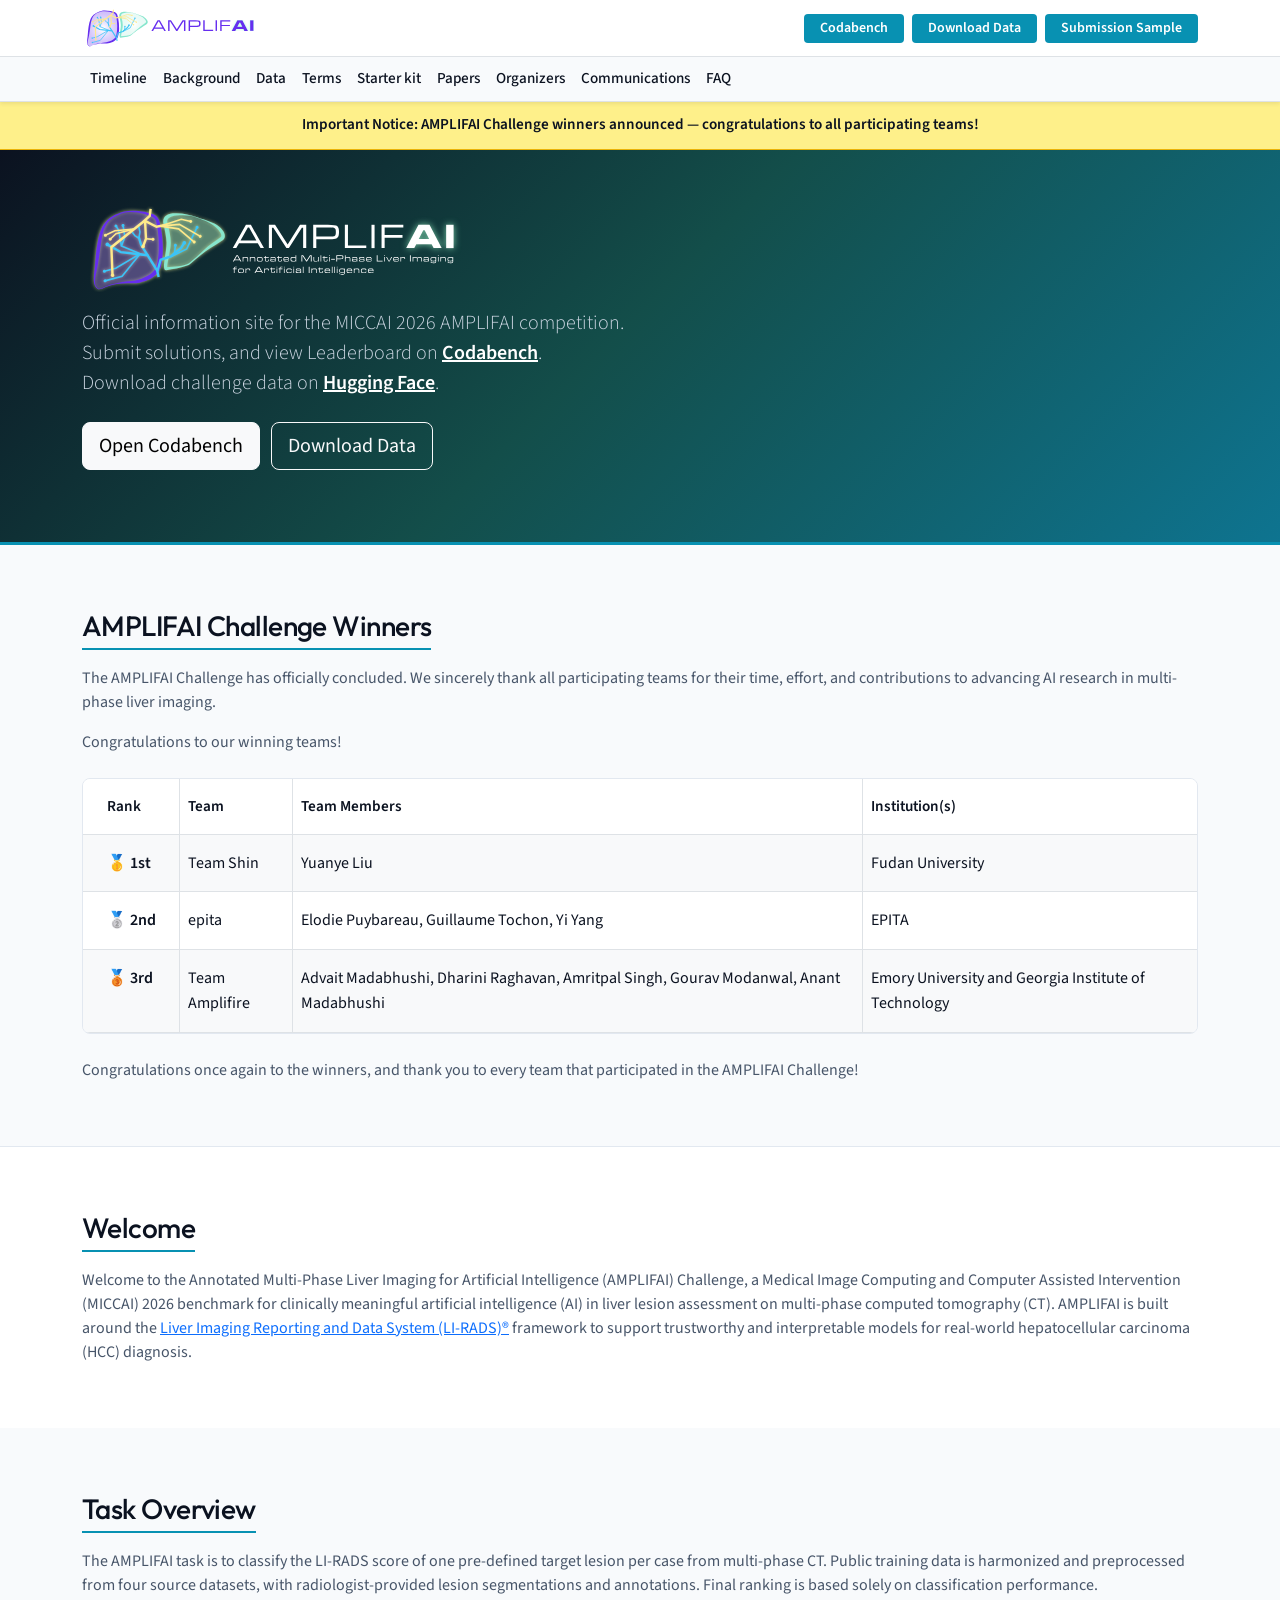
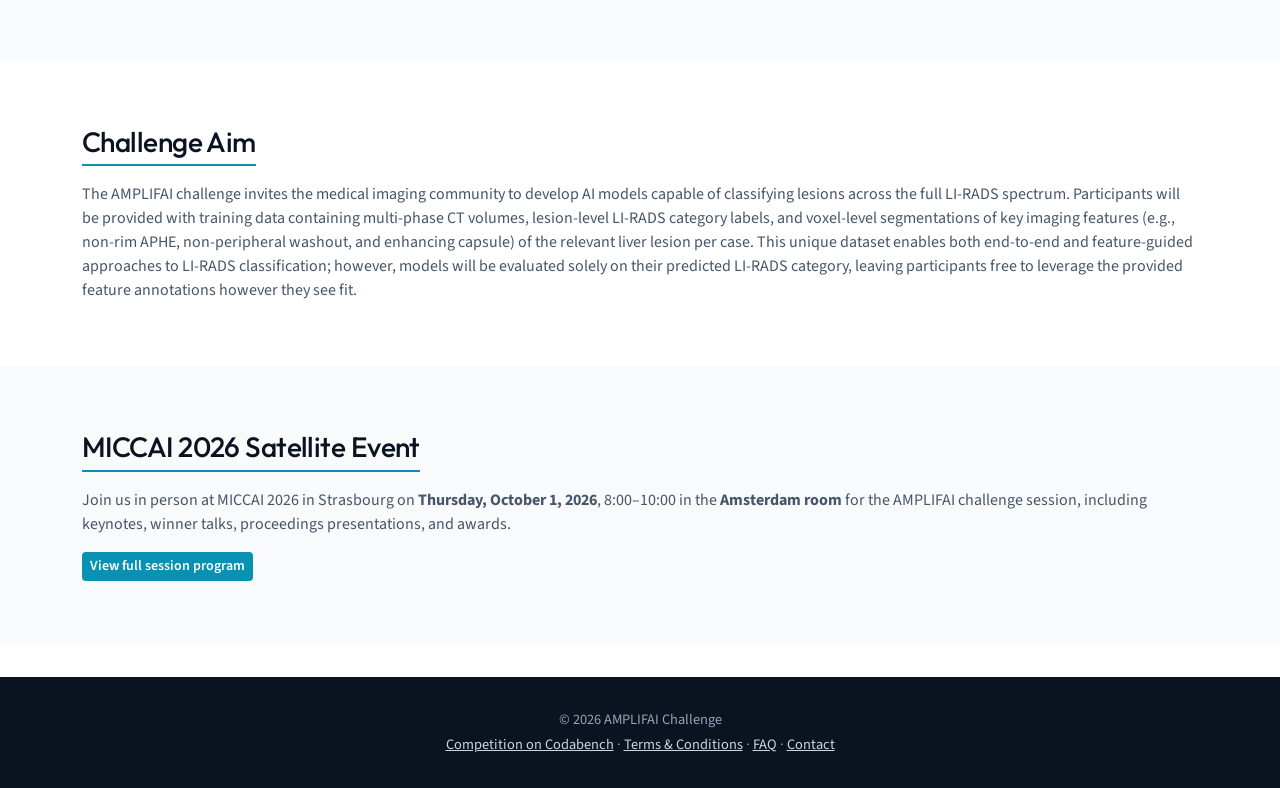
==== index.html @ 88a58318 "Winner announcement" ====
<!DOCTYPE html>
<html lang="en">
  <head>
    <meta charset="utf-8" />
    <meta name="viewport" content="width=device-width, initial-scale=1" />
    <meta
      name="description"
      content="AMPLIFAI (Medical Image Computing and Computer Assisted Intervention (MICCAI) 2026): classify liver lesions on multi-phase abdominal computed tomography (CT) using the Liver Imaging Reporting and Data System (LI-RADS) framework-benchmarking artificial intelligence (AI) for trustworthy hepatocellular carcinoma (HCC) diagnosis. Submissions on Codabench."
    />
    <title>AMPLIFAI Challenge</title>
    <link rel="icon" href="assets/img/favicon.svg" type="image/svg+xml" />
    <link rel="icon" href="assets/img/favicon.png" type="image/png" />
    <link rel="apple-touch-icon" href="assets/img/favicon.png" />

    <link rel="preconnect" href="https://fonts.googleapis.com" />
    <link rel="preconnect" href="https://fonts.gstatic.com" crossorigin />
    <link
      href="https://fonts.googleapis.com/css2?family=Outfit:wght@500;700&family=Source+Sans+3:wght@400;600&display=swap"
      rel="stylesheet"
    />
    <link
      href="https://cdn.jsdelivr.net/npm/bootstrap@5.3.3/dist/css/bootstrap.min.css"
      rel="stylesheet"
      integrity="sha384-QWTKZyjpPEjISv5WaRU9OFeRpok6YctnYmDr5pNlyT2bRjXh0JMhjY6hW+ALEwIH"
      crossorigin="anonymous"
    />
    <link href="assets/css/style.css" rel="stylesheet" />
  </head>
  <body>
    <header class="site-header fixed-top bg-white shadow-sm">
      <div class="site-header-top border-bottom">
        <div class="container site-header-top-inner">
          <a class="navbar-brand py-0" href="index.html" aria-label="AMPLIFAI - Home">
          <img
            src="assets/img/logo-mini-light.svg"
            alt=""
            width="200"
            height="56"
            class="navbar-brand-logo"
            decoding="async"
          />
        </a>
          <div class="site-header-actions d-none d-lg-flex flex-wrap gap-2">
            <a
              class="btn btn-amplifai btn-sm px-3"
              href="https://www.codabench.org/competitions/14290/"
              target="_blank"
              rel="noopener noreferrer"
              >Codabench</a
            >
            <a
              class="btn btn-amplifai btn-sm px-3"
              href="https://huggingface.co/datasets/UM-IHC-CA2i/AMPLIFAI"
              target="_blank"
              rel="noopener noreferrer"
              >Download Data</a
            >
            <a
              class="btn btn-amplifai btn-sm px-3"
              href="https://github.com/UM2ii/amplifai-codabench"
              target="_blank"
              rel="noopener noreferrer"
              >Submission Sample</a
            >
          </div>
          <button
            class="navbar-toggler site-header-toggler d-lg-none"
            type="button"
            data-bs-toggle="collapse"
            data-bs-target="#siteNavCollapse"
            aria-controls="siteNavCollapse"
            aria-expanded="false"
            aria-label="Toggle navigation"
          >
            <span class="navbar-toggler-icon"></span>
          </button>
        </div>
      </div>
      <nav class="site-header-nav navbar navbar-expand-lg navbar-light border-bottom">
        <div class="container">
          <div class="collapse navbar-collapse" id="siteNavCollapse">
            <ul class="navbar-nav site-header-nav-links me-auto mb-2 mb-lg-0">
            <li class="nav-item"><a class="nav-link" href="timeline.html">Timeline</a></li>
            <li class="nav-item"><a class="nav-link" href="background.html">Background</a></li>
            <li class="nav-item"><a class="nav-link" href="data.html">Data</a></li>
            <li class="nav-item"><a class="nav-link" href="rules.html">Terms</a></li>
            <li class="nav-item"><a class="nav-link" href="starter-kit.html">Starter kit</a></li>
            <li class="nav-item"><a class="nav-link" href="papers.html">Papers</a></li>
            <li class="nav-item"><a class="nav-link" href="organizers.html">Organizers</a></li>
            <li class="nav-item"><a class="nav-link" href="communications.html">Communications</a></li>
            <li class="nav-item"><a class="nav-link" href="faq.html">FAQ</a></li>
          </ul>
            <div class="site-header-actions site-header-actions--mobile d-lg-none pb-3 pt-1">
              <a
                class="btn btn-amplifai btn-sm px-3"
                href="https://www.codabench.org/competitions/14290/"
                target="_blank"
                rel="noopener noreferrer"
                >Codabench</a
              >
              <a
                class="btn btn-amplifai btn-sm px-3"
                href="https://huggingface.co/datasets/UM-IHC-CA2i/AMPLIFAI"
                target="_blank"
                rel="noopener noreferrer"
                >Download Data</a
              >
              <a
                class="btn btn-amplifai btn-sm px-3"
                href="https://github.com/UM2ii/amplifai-codabench"
                target="_blank"
                rel="noopener noreferrer"
                >Submission Sample</a
              >
            </div>
          </div>
        </div>
      </nav>
    </header>

    <div class="announcement-banner" role="status">
      <div class="container text-center">
        <a class="announcement-banner-link" href="communications.html#challenge-winners">
          Important Notice: AMPLIFAI Challenge winners announced — congratulations to all participating teams!
        </a>
      </div>
    </div>

    <header class="hero">
      <div class="container">
        
        <h1 class="mb-3">
          <img
            class="hero-brand-logo"
            src="assets/img/logo-full-dark.svg"
            alt="AMPLIFAI Challenge"
            width="427"
            height="313"
            decoding="async"
          />
        </h1>
        <p class="lead mb-4">
          Official information site for the MICCAI 2026
          AMPLIFAI competition. <br>
          Submit solutions, and view Leaderboard on
          <a
            class="text-white fw-semibold"
            href="https://www.codabench.org/competitions/14290/"
            target="_blank"
            rel="noopener noreferrer"
            >Codabench</a
          >. <br>
          Download challenge data on 
          <a
            class="text-white fw-semibold"
            href="https://huggingface.co/datasets/UM-IHC-CA2i/AMPLIFAI"
            target="_blank"
            rel="noopener noreferrer"
            >Hugging Face</a
          >.
        </p>
        <a
          class="btn btn-light btn-lg me-2 mb-2"
          href="https://www.codabench.org/competitions/14290/"
          target="_blank"
          rel="noopener noreferrer"
          >Open Codabench</a
        >
        <a
          class="btn btn-outline-light btn-lg mb-2"
          href="https://huggingface.co/datasets/UM-IHC-CA2i/AMPLIFAI"
          target="_blank"
          rel="noopener noreferrer"
          >Download Data</a
        >
      </div>
    </header>

    <section class="section-block winners-section" id="winners">
      <div class="container">
        <h2 class="section-title anchor-offset">AMPLIFAI Challenge Winners</h2>
        <p class="text-muted-amplifai">
          The AMPLIFAI Challenge has officially concluded. We sincerely thank all participating teams for their time,
          effort, and contributions to advancing AI research in multi-phase liver imaging.
        </p>
        <p class="text-muted-amplifai mb-4">Congratulations to our winning teams!</p>

        <div class="table-responsive card card-amplifai p-0 overflow-hidden mb-4">
          <table class="table table-winners mb-0">
            <thead>
              <tr>
                <th class="ps-4 py-3 bg-white border-end" scope="col">Rank</th>
                <th class="py-3 bg-white border-end" scope="col">Team</th>
                <th class="py-3 bg-white border-end" scope="col">Team Members</th>
                <th class="py-3 bg-white" scope="col">Institution(s)</th>
              </tr>
            </thead>
            <tbody>
              <tr>
                <th class="ps-4 py-3 bg-light border-end" scope="row">🥇 1st</th>
                <td class="py-3 bg-light border-end">Team Shin</td>
                <td class="py-3 bg-light border-end">Yuanye Liu</td>
                <td class="py-3 bg-light">Fudan University</td>
              </tr>
              <tr>
                <th class="ps-4 py-3 bg-white border-end" scope="row">🥈 2nd</th>
                <td class="py-3 bg-white border-end">epita</td>
                <td class="py-3 bg-white border-end">Elodie Puybareau, Guillaume Tochon, Yi Yang</td>
                <td class="py-3 bg-white">EPITA</td>
              </tr>
              <tr>
                <th class="ps-4 py-3 bg-light border-end" scope="row">🥉 3rd</th>
                <td class="py-3 bg-light border-end">Team Amplifire</td>
                <td class="py-3 bg-light border-end">
                  Advait Madabhushi, Dharini Raghavan, Amritpal Singh, Gourav Modanwal, Anant Madabhushi
                </td>
                <td class="py-3 bg-light">Emory University and Georgia Institute of Technology</td>
              </tr>
            </tbody>
          </table>
        </div>

        <p class="text-muted-amplifai mb-0">
          Congratulations once again to the winners, and thank you to every team that participated in the AMPLIFAI
          Challenge!
        </p>
      </div>
    </section>

    <section class="section-block" id="overview">
      <div class="container">
        <h2 class="section-title anchor-offset">Welcome</h2>
        <p class="text-muted-amplifai mb-0">
          Welcome to the Annotated Multi-Phase Liver Imaging for Artificial Intelligence (AMPLIFAI) Challenge, a Medical
          Image Computing and Computer Assisted Intervention (MICCAI) 2026 benchmark for clinically meaningful artificial
          intelligence (AI) in liver lesion assessment on multi-phase computed tomography (CT). AMPLIFAI is built around
          the
          <a
            href="https://edge.sitecorecloud.io/americancoldf5f-acrorgf92a-productioncb02-3650/media/ACR/Files/RADS/LI-RADS/LI-RADS-CT-MRI-2018-Core.pdf"
            target="_blank"
            rel="noopener noreferrer"
            >Liver Imaging Reporting and Data System (LI-RADS)&reg;</a
          >
          framework to support trustworthy and interpretable models for real-world hepatocellular carcinoma (HCC)
          diagnosis.
        </p>
      </div>
    </section>

    <section class="section-block" id="task-overview">
      <div class="container">
        <h2 class="section-title anchor-offset">Task Overview</h2>
        <p class="text-muted-amplifai mb-0">
          The AMPLIFAI task is to classify the LI-RADS score of one pre-defined target lesion per case from multi-phase
          CT.
          Public training data is harmonized and preprocessed from four source datasets, with radiologist-provided lesion
          segmentations and annotations. Final ranking is based solely on classification performance.
        </p>
      </div>
    </section>

    <section class="section-block" id="challenge-aim">
      <div class="container">
        <h2 class="section-title anchor-offset">Challenge Aim</h2>
        <p class="text-muted-amplifai mb-0">
          The AMPLIFAI challenge invites the medical imaging community to develop AI models capable of classifying 
          lesions across the full LI-RADS spectrum. Participants will be provided with training data containing
          multi-phase CT volumes, lesion-level LI-RADS category labels, and voxel-level segmentations of key imaging
          features (e.g., non-rim APHE, non-peripheral washout, and enhancing capsule) of the relevant liver lesion per
          case. This unique dataset enables both end-to-end and feature-guided approaches to LI-RADS classification;
          however, models will be evaluated solely on their predicted LI-RADS category, leaving participants free to
          leverage the provided feature annotations however they see fit.
        </p>
      </div>
    </section>

    <section class="section-block" id="satellite-event">
      <div class="container">
        <h2 class="section-title anchor-offset">MICCAI 2026 Satellite Event</h2>
        <p class="text-muted-amplifai mb-3">
          Join us in person at MICCAI 2026 in Strasbourg on <strong>Thursday, October 1, 2026</strong>,
          8:00&ndash;10:00 in the <strong>Amsterdam room</strong> for the AMPLIFAI challenge session, including
          keynotes, winner talks, proceedings presentations, and awards.
        </p>
        <p class="mb-0">
          <a class="btn btn-amplifai btn-sm" href="timeline.html#satellite-event">View full session program</a>
        </p>
      </div>
    </section>

    <!-- <section class="section-block" id="what-is-hcc">
      <div class="container">
        <h2 class="section-title anchor-offset">What is Hepatocellular Carcinoma (HCC)?</h2>
        <p class="text-muted-amplifai mb-0">
          Hepatocellular carcinoma is the most common primary liver cancer and a leading cause of cancer-related mortality
          worldwide. It arises predominantly in patients with chronic liver disease or cirrhosis, a population that
          undergoes routine surveillance imaging, making CT a natural screening tool. Crucially, HCC is one of the few
          malignancies where diagnosis can be established entirely from imaging - no biopsy required. This is codified in
          the
          <a
            href="https://edge.sitecorecloud.io/americancoldf5f-acrorgf92a-productioncb02-3650/media/ACR/Files/RADS/LI-RADS/LI-RADS-CT-MRI-2018-Core.pdf"
            target="_blank"
            rel="noopener noreferrer"
            >LI-RADS&reg;</a
          >
          (Liver Imaging Reporting and Data System) framework, which assigns lesions a category from LR-1
          (“definitely benign”) to LR-5 (“definitely HCC”) based on morphology and dynamic contrast enhancement patterns
          across multiple CT phases. An LR-5 designation alone is sufficient for clinical diagnosis and treatment
          planning.
        </p>
      </div>
    </section> -->


    <footer class="site-footer">
      <div class="container text-center">
        <p class="mb-1"><span id="y"></span> AMPLIFAI Challenge</p>
        <p class="mb-0">
          <a href="https://www.codabench.org/competitions/14290/" target="_blank" rel="noopener noreferrer"
            >Competition on Codabench</a
          >
          ·
          <a href="rules.html">Terms &amp; Conditions</a>
          ·
          <a href="faq.html">FAQ</a>
          ·
          <a href="mailto:amplifai@som.umaryland.edu">Contact</a>
        </p>
      </div>
    </footer>

    <script
      src="https://cdn.jsdelivr.net/npm/bootstrap@5.3.3/dist/js/bootstrap.bundle.min.js"
      integrity="sha384-YvpcrYf0tY3lHB60NNkmXc5s9fDVZLESaAA55NDzOxhy9GkcIdslK1eN7N6jIeHz"
      crossorigin="anonymous"
    ></script>
    <script>
      document.getElementById("y").textContent = "© " + new Date().getFullYear();
    </script>
  </body>
</html>
---- assets/css/style.css ----
/* AMPLIFAI challenge site - layout & theme */
:root {
  --amplifai-ink: #0b1220;
  --amplifai-muted: #475569;
  --amplifai-accent: #0891b2;
  --amplifai-accent-deep: #0e7490;
  --amplifai-surface: #f8fafc;
  --amplifai-border: #e2e8f0;
  --amplifai-hero-gradient: linear-gradient(135deg, #0b1220 0%, #134e4a 48%, #0e7490 100%);
  --amplifai-navbar-top-height: 3.5rem;
  --amplifai-navbar-nav-height: 2.625rem;
  --amplifai-navbar-height: calc(var(--amplifai-navbar-top-height) + var(--amplifai-navbar-nav-height));
  --amplifai-banner-height: 3.25rem;
}

@media (max-width: 991.98px) {
  :root {
    --amplifai-navbar-height: var(--amplifai-navbar-top-height);
  }
}

html {
  scroll-behavior: smooth;
}

body {
  font-family: "Source Sans 3", system-ui, -apple-system, "Segoe UI", Roboto, sans-serif;
  color: var(--amplifai-ink);
  background: #fff;
  padding-top: calc(var(--amplifai-navbar-height) + var(--amplifai-banner-height));
}

h1,
h2,
h3,
.display-font {
  font-family: "Outfit", system-ui, sans-serif;
  letter-spacing: -0.02em;
}

.text-muted-amplifai {
  color: var(--amplifai-muted) !important;
}

.navbar-brand {
  font-family: "Outfit", system-ui, sans-serif;
  font-weight: 700;
  letter-spacing: -0.03em;
  color: var(--amplifai-ink) !important;
}

.navbar-brand-logo {
  height: 2.15rem;
  width: auto;
  display: block;
}

.site-header {
  z-index: 1030;
}

.site-header-top-inner {
  display: flex;
  align-items: center;
  justify-content: space-between;
  gap: 1rem;
  min-height: var(--amplifai-navbar-top-height);
  padding-top: 0.35rem;
  padding-bottom: 0.35rem;
}

.site-header-nav {
  padding: 0;
  background: var(--amplifai-surface);
}

.site-header-nav-links {
  flex-wrap: wrap;
}

@media (min-width: 992px) {
  .site-header-nav .navbar-collapse {
    display: flex !important;
  }

  .site-header-nav-links .nav-link {
    padding-top: 0.65rem;
    padding-bottom: 0.65rem;
    font-size: 0.95rem;
  }
}

@media (max-width: 991.98px) {
  .site-header-nav {
    border-bottom: none !important;
  }

  .site-header-nav .container {
    padding-left: 0;
    padding-right: 0;
  }

  .site-header-nav .navbar-collapse {
    background: #fff;
    border-bottom: 1px solid var(--amplifai-border);
    padding-left: 1rem;
    padding-right: 1rem;
  }
}

@media (min-width: 992px) {
  .navbar-brand-logo {
    height: 2.4rem;
  }
}

.hero-brand-logo {
  max-width: min(100%, 24rem);
  height: auto;
  display: block;
}

.nav-link {
  font-weight: 500;
  color: var(--amplifai-ink) !important;
}

.nav-link:hover,
.nav-link:focus {
  color: var(--amplifai-accent-deep) !important;
}

.btn-amplifai {
  background: var(--amplifai-accent);
  border: none;
  color: #fff !important;
  font-weight: 600;
}

.btn-amplifai:hover {
  background: var(--amplifai-accent-deep);
  color: #fff !important;
}

.hero {
  background: var(--amplifai-hero-gradient);
  color: #e2e8f0;
  padding: 3.5rem 0 4rem;
  margin-bottom: 0;
}

.hero h1 {
  color: #fff;
  font-size: clamp(2rem, 4vw, 2.85rem);
}

.hero .lead {
  color: #cbd5e1;
  max-width: 40rem;
}

.section-title {
  font-size: 1.75rem;
  margin-bottom: 1rem;
  padding-bottom: 0.35rem;
  border-bottom: 2px solid var(--amplifai-accent);
  display: inline-block;
}

.section-block {
  padding: 3.5rem 1.5rem;
}

@media (min-width: 768px) {
  .section-block {
    padding: 3.5rem 2rem;
  }
}

@media (min-width: 1200px) {
  .section-block {
    padding: 4rem 2.5rem;
  }
}

.section-block:nth-child(even) {
  background: var(--amplifai-surface);
}

.card-amplifai {
  border: 1px solid var(--amplifai-border);
  border-radius: 0.5rem;
  background: #fff;
}

footer.site-footer {
  background: var(--amplifai-ink);
  color: #94a3b8;
  padding: 2rem 0;
  margin-top: 2rem;
  font-size: 0.9rem;
  text-align: center !important;
}

footer.site-footer .container {
  text-align: center !important;
}

footer.site-footer p {
  text-align: center !important;
}

footer.site-footer a {
  color: #cbd5e1;
}

footer.site-footer a:hover {
  color: #fff;
}

.anchor-offset {
  scroll-margin-top: calc(var(--amplifai-navbar-height) + var(--amplifai-banner-height) + 0.5rem);
}

.announcement-banner {
  position: fixed;
  top: var(--amplifai-navbar-height);
  left: 0;
  right: 0;
  z-index: 1029;
  min-height: var(--amplifai-banner-height);
  display: flex;
  align-items: center;
  background: #fef08a;
  border-bottom: 1px solid #eab308;
  padding: 0.4rem 0;
}

.announcement-banner-link {
  display: inline-block;
  color: var(--amplifai-ink);
  font-weight: 600;
  font-size: 0.95rem;
  line-height: 1.35;
  text-decoration: none;
}

@media (max-width: 575.98px) {
  .announcement-banner-link {
    font-size: 0.85rem;
  }
}

.announcement-banner-link:hover,
.announcement-banner-link:focus {
  color: var(--amplifai-accent-deep);
  text-decoration: underline;
}

.communications-intro {
  max-width: 42rem;
}

.faq-intro {
  max-width: 42rem;
}

.faq-section-heading {
  font-family: "Outfit", system-ui, sans-serif;
  font-size: 1.25rem;
  font-weight: 700;
  color: var(--amplifai-ink);
  margin: 0 0 1rem;
}

.faq-list {
  max-width: 46rem;
}

.faq-contact-card {
  max-width: 46rem;
  overflow: hidden;
}

.faq-contact-card-body {
  padding: 1.5rem;
}

.faq-page .communication-body {
  padding: 1.25rem 1.5rem 1.5rem;
}

.faq-contact-heading {
  font-size: 1.35rem;
}

.faq-contact-email {
  font-family: "Outfit", system-ui, sans-serif;
  font-size: 1.1rem;
  font-weight: 600;
}

.faq-figure {
  max-width: 46rem;
  margin: 1.25rem 0 0;
}

.faq-figure img {
  width: 100%;
  height: auto;
  border: 1px solid var(--amplifai-border);
  border-radius: 0.5rem;
}

.faq-figure figcaption {
  margin-top: 0.65rem;
  font-size: 0.9rem;
  color: var(--amplifai-muted);
}

.faq-steps {
  margin: 1.25rem 0 0;
  padding-left: 1.25rem;
}

.faq-steps > li {
  margin-bottom: 1.75rem;
}

.faq-steps > li:last-child {
  margin-bottom: 0;
}

.faq-steps > li > p {
  margin-bottom: 0.75rem;
}

.faq-steps > li .faq-figure {
  margin-top: 0;
}

.communications-list {
  border: 1px solid var(--amplifai-border);
  border-radius: 0.5rem;
  overflow: hidden;
  background: #fff;
}

.communication-item + .communication-item {
  border-top: 1px solid var(--amplifai-border);
}

.communication-toggle {
  display: flex;
  align-items: center;
  gap: 1rem;
  width: 100%;
  margin: 0;
  padding: 1rem 1.25rem;
  border: none;
  background: var(--amplifai-surface);
  color: var(--amplifai-ink);
  text-align: left;
  box-shadow: none;
  cursor: pointer;
  transition: background-color 0.15s ease, color 0.15s ease;
}

.communication-toggle:not(.collapsed) {
  background: #fff;
  box-shadow: inset 0 -1px 0 var(--amplifai-border);
}

.communication-toggle:hover,
.communication-toggle:focus {
  background: #fff;
  color: var(--amplifai-accent-deep);
  box-shadow: none;
}

.communication-toggle:focus-visible {
  outline: 2px solid var(--amplifai-accent);
  outline-offset: -2px;
}

.communication-meta {
  display: grid;
  grid-template-columns: minmax(7rem, 9rem) 1fr;
  gap: 1rem 1.5rem;
  align-items: baseline;
  flex: 1;
  min-width: 0;
}

.communication-meta.faq-question-meta {
  display: block;
  flex: 1;
  min-width: 0;
}

.communication-meta.faq-question-meta .communication-subject {
  display: block;
  line-height: 1.5;
  white-space: normal;
}

.communication-chevron {
  flex-shrink: 0;
  display: inline-flex;
  align-items: center;
  justify-content: center;
  width: 1.75rem;
  height: 1.75rem;
  border-radius: 999px;
  background: rgba(11, 18, 32, 0.06);
  color: var(--amplifai-muted);
  transition: transform 0.2s ease, background-color 0.2s ease, color 0.2s ease;
}

.communication-toggle:not(.collapsed) .communication-chevron {
  transform: rotate(180deg);
  color: var(--amplifai-accent-deep);
  background: rgba(8, 145, 178, 0.12);
}

.communication-toggle:hover .communication-chevron,
.communication-toggle:focus .communication-chevron {
  color: var(--amplifai-accent-deep);
  background: rgba(8, 145, 178, 0.12);
}

@media (max-width: 575.98px) {
  .communication-meta {
    grid-template-columns: 1fr;
    gap: 0.25rem;
  }
}

.communication-date {
  font-size: 0.9rem;
  font-weight: 600;
  color: var(--amplifai-muted);
  white-space: nowrap;
}

.communication-subject {
  font-family: "Outfit", system-ui, sans-serif;
  font-weight: 600;
  font-size: 1rem;
}

.communication-body {
  padding: 1.25rem 1.25rem 1.5rem;
  color: var(--amplifai-muted);
  line-height: 1.65;
}

.communication-body p:last-of-type {
  margin-bottom: 0;
}

.communication-body ul {
  margin-bottom: 1rem;
  padding-left: 1.25rem;
}

.communication-body ol {
  margin-bottom: 1rem;
  padding-left: 1.35rem;
}

.communication-body li {
  margin-bottom: 0.35rem;
}

.communication-signature {
  margin-top: 1.25rem;
  font-weight: 600;
  color: var(--amplifai-ink);
}

.table-timeline th {
  font-weight: 600;
  width: 11rem;
}

.winners-section {
  background: linear-gradient(180deg, #ecfeff 0%, #f8fafc 100%);
  border-top: 3px solid var(--amplifai-accent);
  border-bottom: 1px solid var(--amplifai-border);
}

.table-winners th,
.table-winners td {
  vertical-align: top;
  color: var(--amplifai-ink);
}

.table-winners thead th {
  font-weight: 600;
  font-size: 0.95rem;
}

.table-winners tbody th[scope="row"] {
  font-weight: 600;
  white-space: nowrap;
  width: 6rem;
}

.table-winners tbody td {
  line-height: 1.55;
}

.rules-prose {
  max-width: 46rem;
}

.rules-prose h2 {
  font-size: 1.25rem;
  margin-top: 2.25rem;
  margin-bottom: 0.75rem;
  padding-bottom: 0.25rem;
  border-bottom: 1px solid var(--amplifai-border);
}

.rules-prose h2:first-of-type {
  margin-top: 0.5rem;
}

.rules-prose p,
.rules-prose li {
  color: var(--amplifai-muted);
  line-height: 1.6;
}

.rules-prose ul {
  margin-bottom: 1rem;
}

.background-categories-table {
  font-size: 0.9rem;
}

.background-categories-table th {
  white-space: nowrap;
}

.lirads-figure {
  max-width: 56rem;
}

.lirads-figure img {
  width: 100%;
  height: auto;
}

.rules-prose .rules-meta {
  font-size: 0.9rem;
  margin-top: 2.5rem;
  padding-top: 1rem;
  border-top: 1px solid var(--amplifai-border);
  color: var(--amplifai-muted);
}

.papers-intro {
  max-width: 42rem;
}

.papers-notice {
  max-width: 46rem;
  margin-bottom: 2.5rem;
  padding: 1.15rem 1.35rem;
  border: 2px solid #eab308;
  border-radius: 0.5rem;
  background: #fefce8;
  color: var(--amplifai-ink);
  line-height: 1.65;
}

.papers-section {
  max-width: 46rem;
  margin-bottom: 2.5rem;
  overflow: hidden;
}

.papers-section--required {
  border-left: 4px solid #dc2626;
}

.papers-section--optional {
  border-left: 4px solid var(--amplifai-accent);
}

.papers-section-header {
  display: flex;
  flex-wrap: wrap;
  align-items: center;
  gap: 0.75rem 1rem;
  padding: 1.25rem 1.5rem;
  background: var(--amplifai-surface);
  border-bottom: 1px solid var(--amplifai-border);
}

.papers-section--required .papers-section-header {
  background: #fef2f2;
}

.papers-section--optional .papers-section-header {
  background: #ecfeff;
}

.papers-badge {
  display: inline-block;
  padding: 0.2rem 0.65rem;
  border-radius: 999px;
  font-size: 0.75rem;
  font-weight: 700;
  letter-spacing: 0.04em;
  text-transform: uppercase;
  white-space: nowrap;
}

.papers-badge--required {
  background: #dc2626;
  color: #fff;
}

.papers-badge--optional {
  background: var(--amplifai-accent);
  color: #fff;
}

.papers-section-body {
  padding: 1.5rem;
}

.papers-section-body.rules-prose h3 {
  font-size: 1.1rem;
  margin-top: 2rem;
  margin-bottom: 0.75rem;
  padding-bottom: 0.25rem;
  border-bottom: 1px solid var(--amplifai-border);
}

.papers-section-body.rules-prose h3:first-of-type {
  margin-top: 0.25rem;
}

.papers-section-body.rules-prose ol {
  margin-bottom: 1rem;
  padding-left: 1.35rem;
  color: var(--amplifai-muted);
}

.papers-section-body.rules-prose ol > li {
  margin-bottom: 0.75rem;
}

.papers-deadline {
  margin-top: 1.5rem;
  padding-top: 1rem;
  border-top: 1px solid var(--amplifai-border);
}

.papers-placeholder {
  font-style: italic;
  color: var(--amplifai-muted);
}

.papers-downloads {
  margin-bottom: 0;
  padding-left: 0;
  list-style: none;
}

.papers-downloads li {
  margin-bottom: 0.65rem;
  padding-left: 1.35rem;
  position: relative;
}

.papers-downloads li::before {
  content: "";
  position: absolute;
  left: 0;
  top: 0.55rem;
  width: 0.45rem;
  height: 0.45rem;
  border-radius: 999px;
  background: var(--amplifai-accent);
}

.papers-downloads a {
  font-weight: 600;
}

.papers-bibtex {
  max-width: 100%;
  margin-bottom: 1.5rem;
  padding: 1rem 1.15rem;
  overflow-x: auto;
  border: 1px solid var(--amplifai-border);
  border-radius: 0.5rem;
  background: var(--amplifai-surface);
  font-size: 0.82rem;
  line-height: 1.55;
  color: var(--amplifai-ink);
}

.papers-bibtex code {
  font-family: ui-monospace, SFMono-Regular, Menlo, Monaco, Consolas, "Liberation Mono", "Courier New", monospace;
  white-space: pre;
}

.organizers-page-title {
  margin-bottom: 1rem;
}

.organizers-intro {
  margin-bottom: 0;
  max-width: none;
  line-height: 1.65;
}

.organizers-miccai-banner {
  margin-top: 2rem;
}

.organizers-committee-heading {
  font-size: clamp(1.75rem, 3vw, 2.25rem);
  font-weight: 700;
  color: var(--amplifai-ink);
  margin: 3.5rem 0 2.25rem;
  padding-bottom: 1rem;
  letter-spacing: -0.03em;
  border-bottom: 3px solid var(--amplifai-accent);
}

.organizers-group + .organizers-group {
  margin-top: 5rem;
  padding-top: 0.25rem;
}

.organizers-section-heading {
  font-size: 1.15rem;
  font-weight: 600;
  color: var(--amplifai-accent-deep);
  margin: 0;
  padding-bottom: 0.65rem;
  border-bottom: 2px solid var(--amplifai-border);
}

.organizers-institutes-heading {
  font-size: 1.35rem;
  font-weight: 700;
  color: var(--amplifai-ink);
  margin: 4rem 0 1.75rem;
  padding-bottom: 0.65rem;
  border-bottom: 3px solid var(--amplifai-accent);
}

.organizers-funding-list {
  padding-left: 2rem;
  list-style-position: outside;
  max-width: none;
}

.organizers-funding-list li {
  display: list-item;
  padding-left: 0.35rem;
  line-height: 1.65;
}

.organizers-funding-list li + li {
  margin-top: 1rem;
}

.organizers-grid {
  display: grid;
  grid-template-columns: repeat(2, minmax(0, 1fr));
  gap: 1.75rem 1.5rem;
  margin-top: 1.75rem;
}

@media (min-width: 768px) {
  .organizers-grid {
    grid-template-columns: repeat(3, minmax(0, 1fr));
  }
}

@media (min-width: 1200px) {
  .organizers-grid {
    grid-template-columns: repeat(5, minmax(0, 1fr));
  }
}

.organizer-card {
  text-align: center;
}

.organizer-card figure {
  margin: 0;
  border-radius: 0.5rem;
  overflow: hidden;
  border: 1px solid var(--amplifai-border);
  background: var(--amplifai-surface);
  aspect-ratio: 1;
  padding: 0.375rem;
}

.organizer-card img {
  width: 100%;
  height: 100%;
  object-fit: cover;
  display: block;
  border-radius: 0.35rem;
}

.organizer-card .organizer-name {
  font-family: "Outfit", system-ui, sans-serif;
  font-weight: 600;
  font-size: 0.95rem;
  margin: 0.65rem 0 0;
  color: var(--amplifai-ink);
  line-height: 1.25;
}

.organizer-card .organizer-title {
  font-size: 0.85rem;
  font-weight: 600;
  color: var(--amplifai-ink);
  margin: 0.35rem 0 0;
  line-height: 1.35;
}

.organizer-card .organizer-affiliation {
  font-size: 0.8rem;
  font-weight: 400;
  color: var(--amplifai-muted);
  margin: 0.35rem 0 0;
  line-height: 1.35;
}

.organizing-institutes-grid {
  display: grid;
  grid-template-columns: repeat(auto-fit, minmax(15rem, 1fr));
  gap: 1.25rem;
  align-items: stretch;
}

.organizing-institute-card {
  display: flex;
  flex-direction: column;
  align-items: center;
  justify-content: center;
  padding: 1.25rem 1rem;
  border: 1px solid var(--amplifai-border);
  border-radius: 0.5rem;
  background: #fff;
  text-align: center;
}

.organizing-institute-img {
  display: block;
  margin: 0 auto;
  max-width: 100%;
  height: auto;
  max-height: 4.25rem;
  width: auto;
  object-fit: contain;
}

.organizing-institute-img--svg {
  max-height: 3.5rem;
}

@media print {
  .announcement-banner {
    display: none !important;
  }

  body {
    padding-top: 0 !important;
  }

  /* Header is fixed on screen; in print, static flow so it appears once (top of p.1), not on every sheet */
  .site-header,
  nav.navbar,
  .sticky-header {
    position: static !important;
    inset: auto !important;
    display: block !important;
    width: 100% !important;
    box-shadow: none !important;
    page-break-after: avoid;
    break-after: avoid;
  }

  .navbar-collapse,
  .navbar-collapse.collapse {
    display: block !important;
    visibility: visible !important;
    height: auto !important;
    overflow: visible !important;
  }

  .navbar-toggler {
    display: none !important;
  }
}
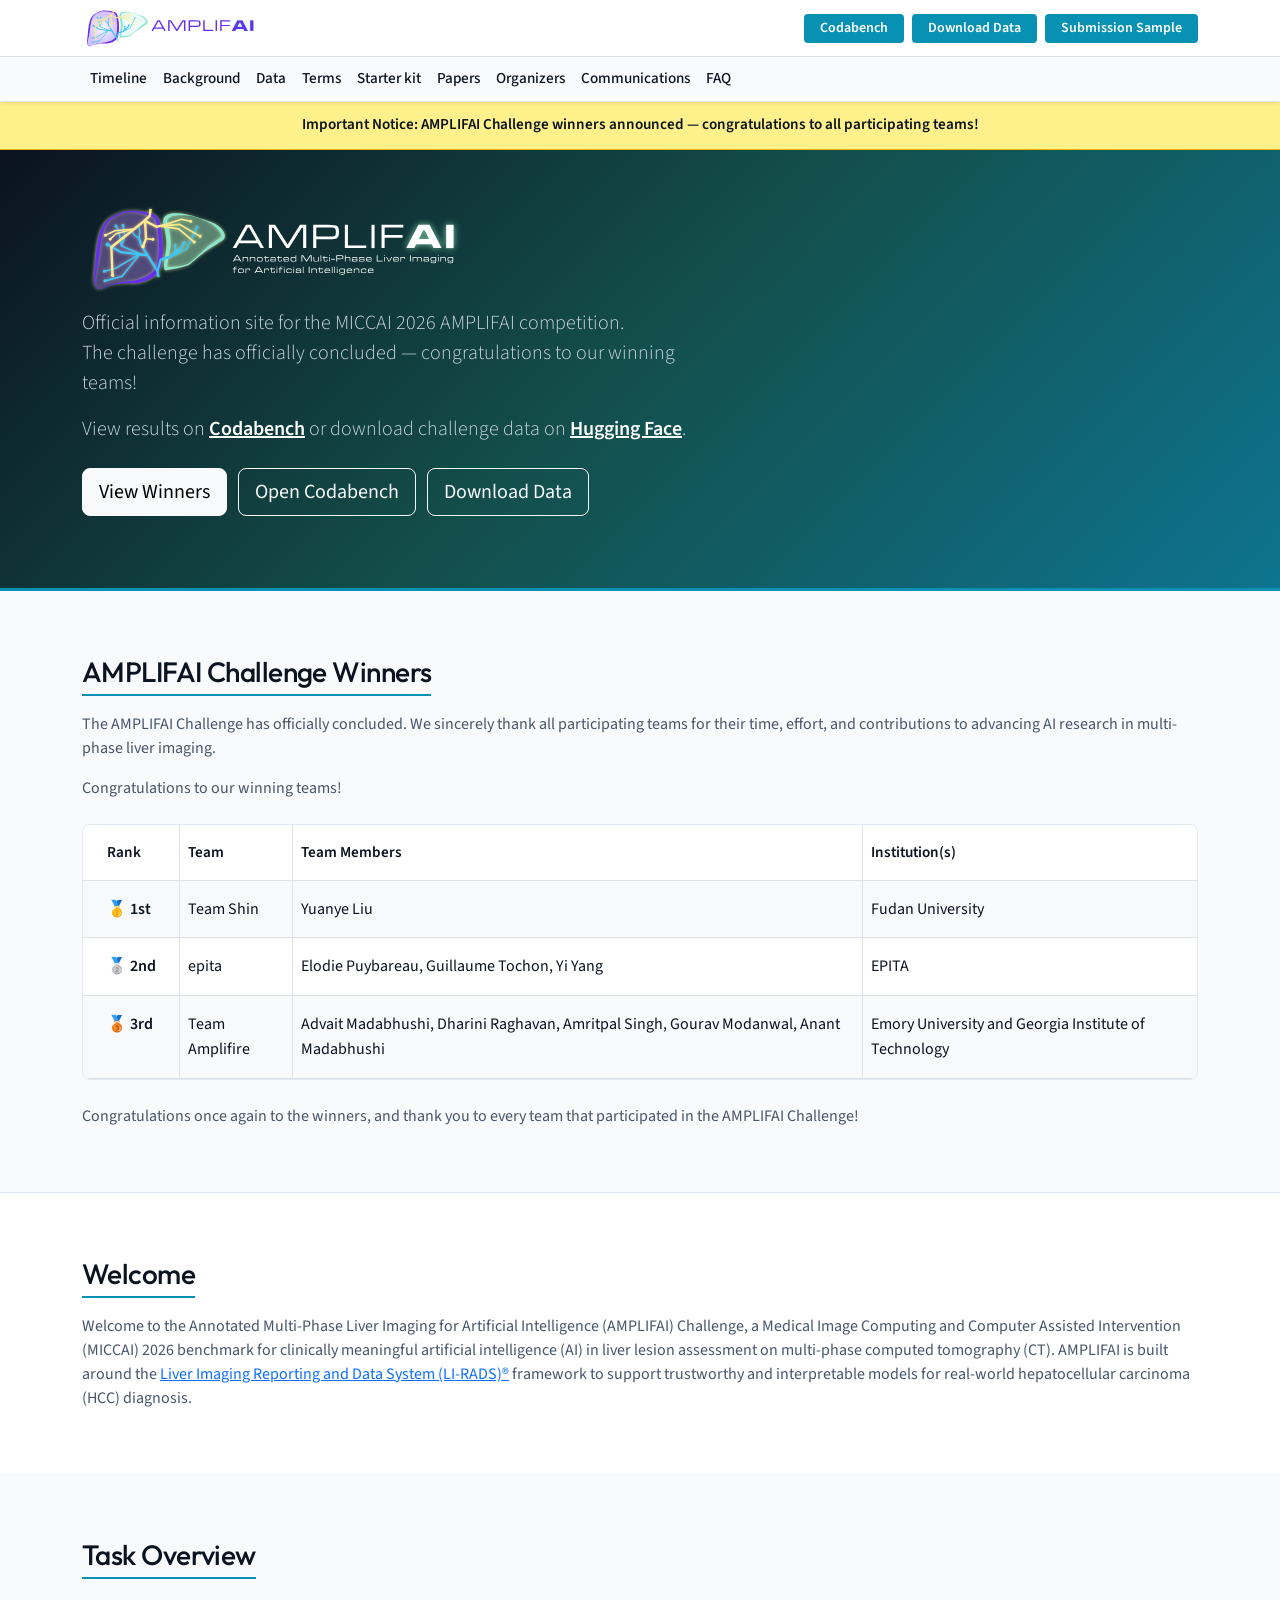
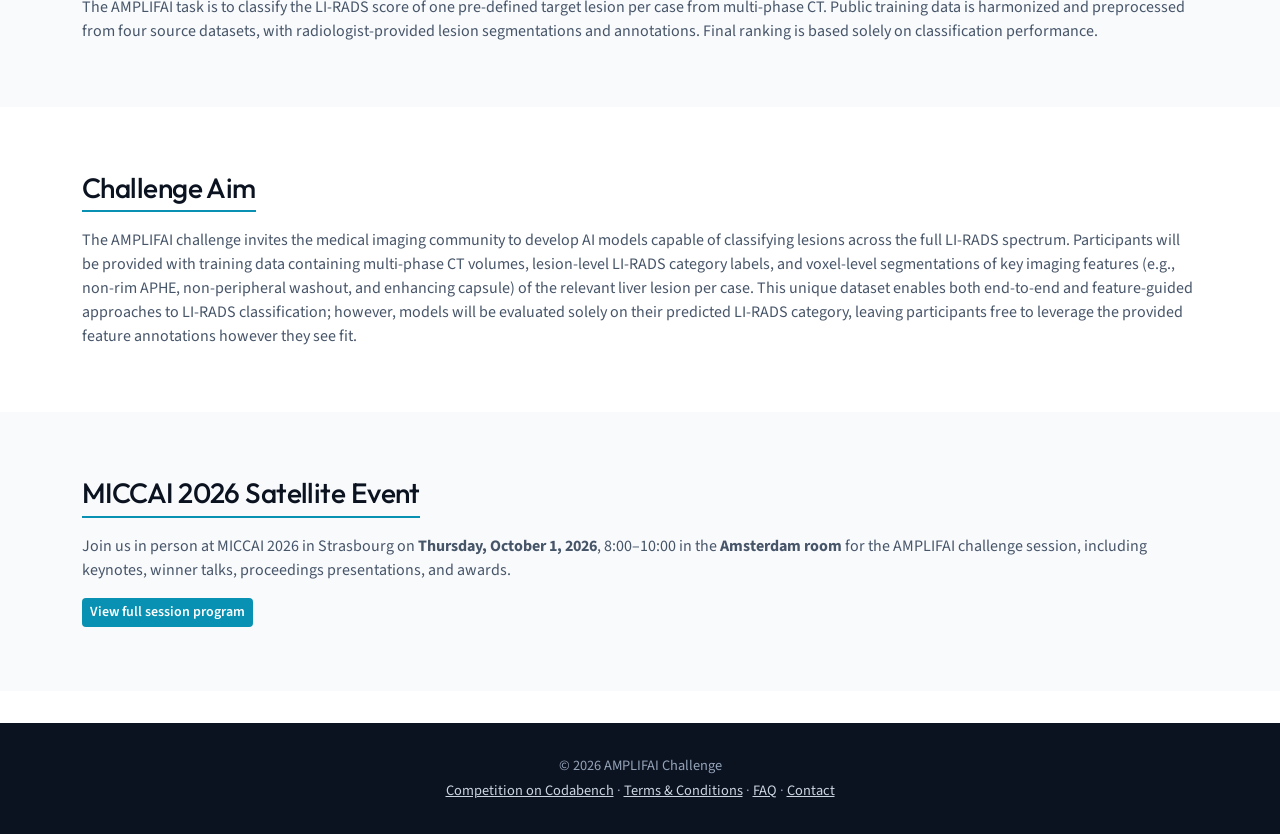
==== commit c890788d: "fix index annoucement" ====
--- a/index.html
+++ b/index.html
@@ -139,18 +139,20 @@
             decoding="async"
           />
         </h1>
+        <p class="lead mb-3">
+          Official information site for the MICCAI 2026 AMPLIFAI competition.<br />
+          The challenge has officially concluded — congratulations to our winning teams!
+        </p>
         <p class="lead mb-4">
-          Official information site for the MICCAI 2026
-          AMPLIFAI competition. <br>
-          Submit solutions, and view Leaderboard on
+          View results on
           <a
             class="text-white fw-semibold"
             href="https://www.codabench.org/competitions/14290/"
             target="_blank"
             rel="noopener noreferrer"
             >Codabench</a
-          >. <br>
-          Download challenge data on 
+          >
+          or download challenge data on
           <a
             class="text-white fw-semibold"
             href="https://huggingface.co/datasets/UM-IHC-CA2i/AMPLIFAI"
@@ -159,8 +161,9 @@
             >Hugging Face</a
           >.
         </p>
+        <a class="btn btn-light btn-lg me-2 mb-2" href="#winners">View Winners</a>
         <a
-          class="btn btn-light btn-lg me-2 mb-2"
+          class="btn btn-outline-light btn-lg me-2 mb-2"
           href="https://www.codabench.org/competitions/14290/"
           target="_blank"
           rel="noopener noreferrer"
--- a/assets/css/style.css
+++ b/assets/css/style.css
@@ -261,6 +261,37 @@
   max-width: 42rem;
 }
 
+.communications-featured {
+  max-width: 46rem;
+  margin-bottom: 2.5rem;
+  padding: 1.5rem 1.5rem 1.65rem;
+  border: 2px solid var(--amplifai-accent);
+  border-radius: 0.5rem;
+  background: linear-gradient(180deg, #ecfeff 0%, #fff 100%);
+}
+
+.communications-featured-date {
+  display: block;
+  margin-bottom: 0.35rem;
+  font-size: 0.85rem;
+  font-weight: 600;
+  letter-spacing: 0.02em;
+  text-transform: uppercase;
+  color: var(--amplifai-muted);
+}
+
+.communications-featured-title {
+  margin-bottom: 1rem;
+  font-family: "Outfit", system-ui, sans-serif;
+  font-size: 1.35rem;
+  font-weight: 700;
+  color: var(--amplifai-ink);
+}
+
+.communications-featured .text-muted-amplifai {
+  max-width: none;
+}
+
 .faq-intro {
   max-width: 42rem;
 }
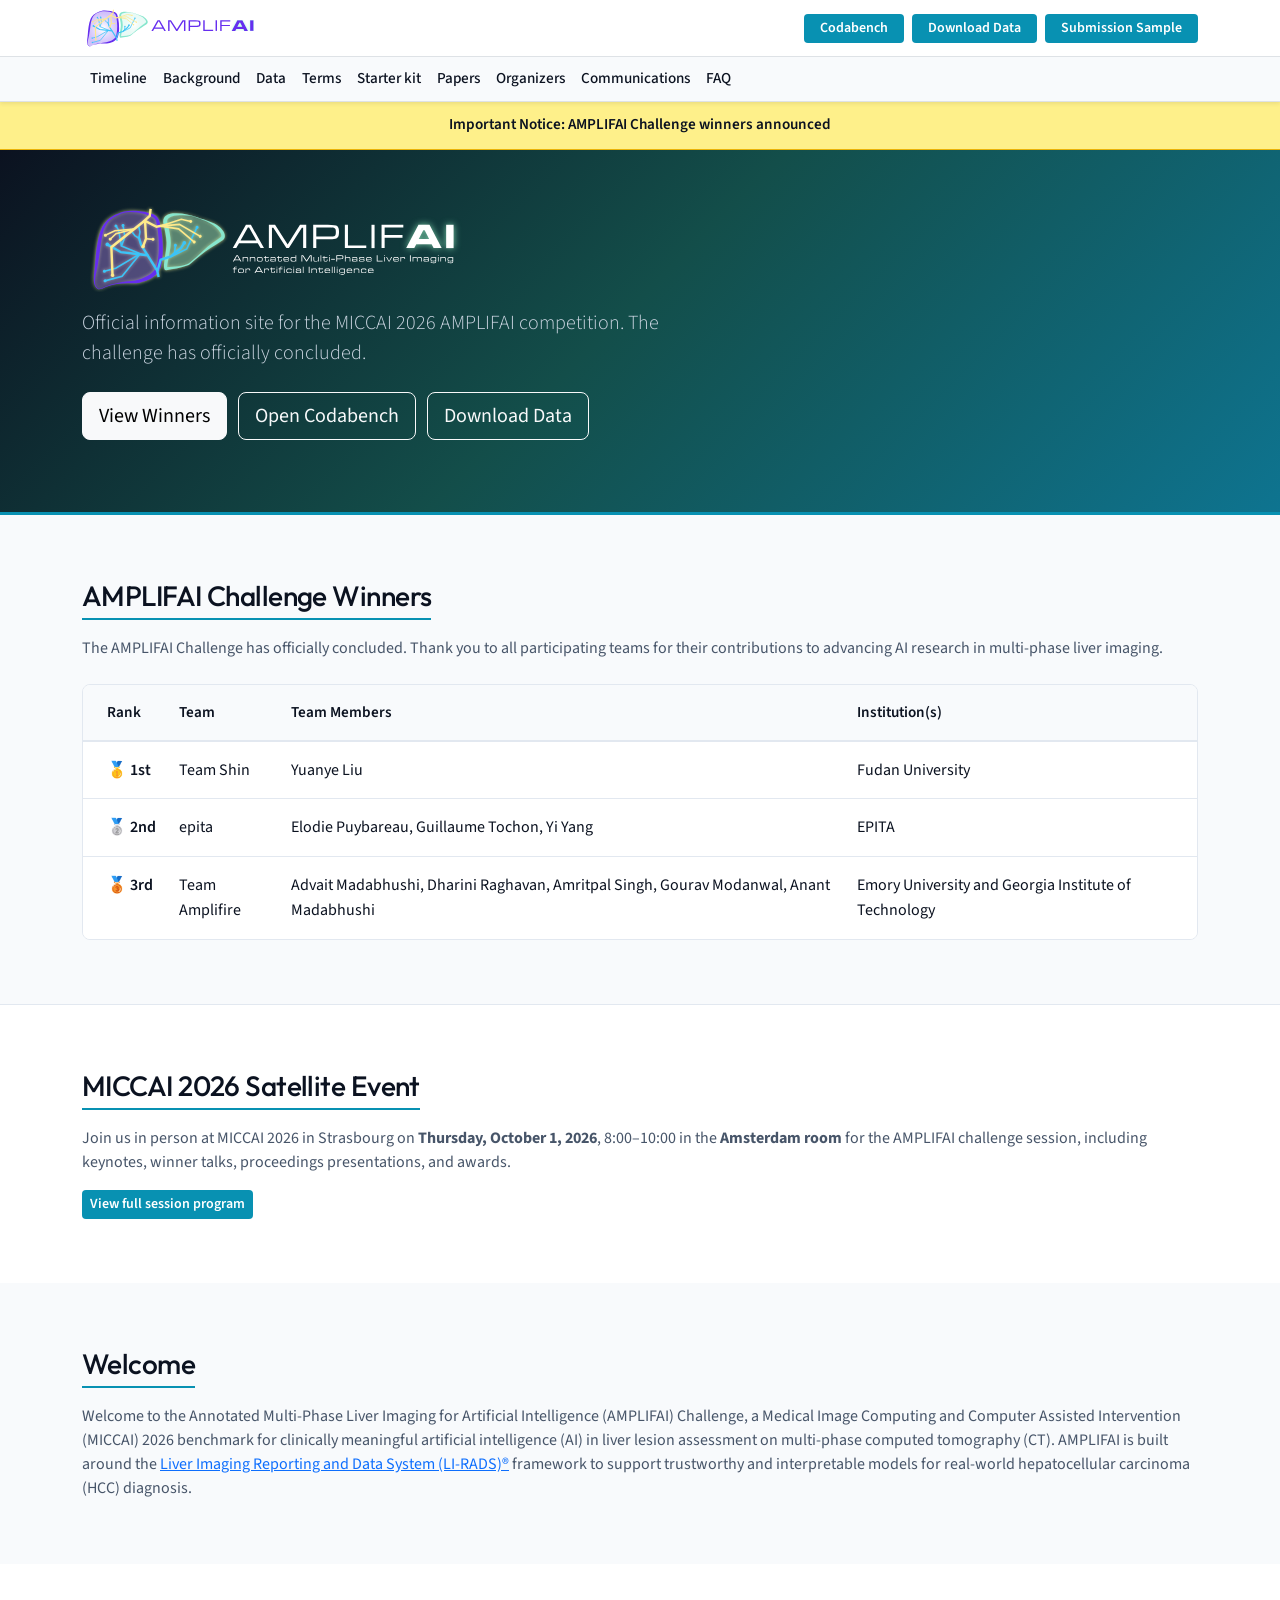
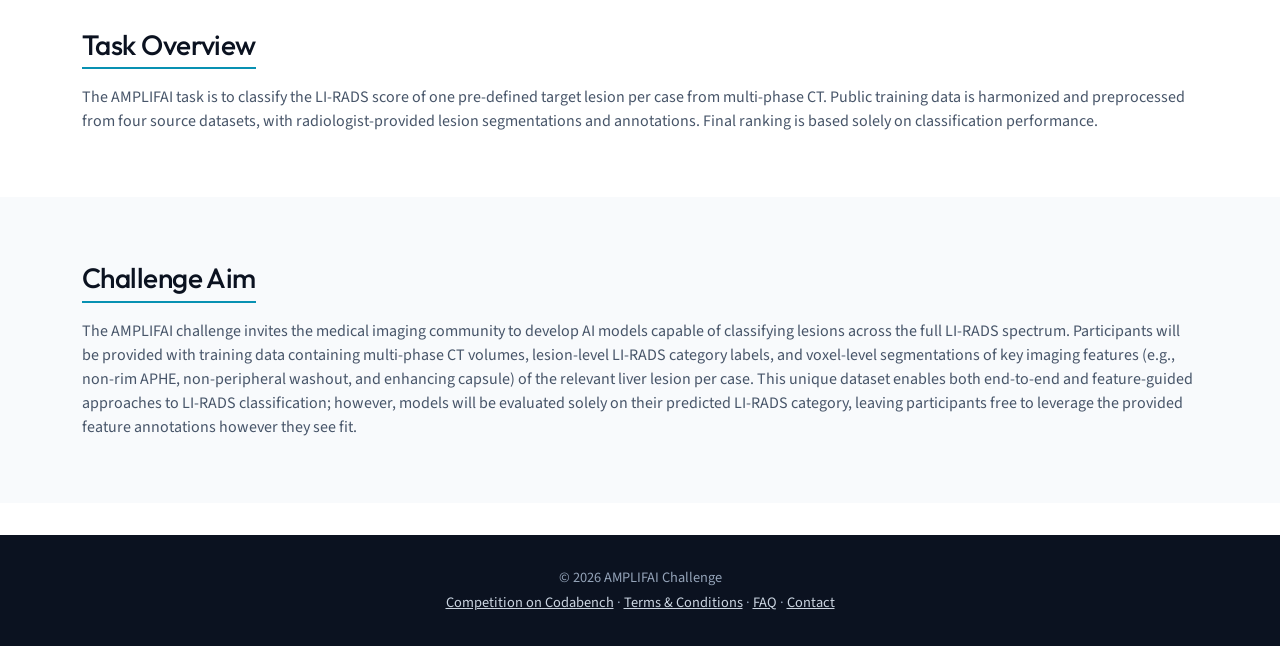
==== commit 76e0937b: "Fixed home screen order, annoucument tabel formatting" ====
--- a/index.html
+++ b/index.html
@@ -121,7 +121,7 @@
     <div class="announcement-banner" role="status">
       <div class="container text-center">
         <a class="announcement-banner-link" href="communications.html#challenge-winners">
-          Important Notice: AMPLIFAI Challenge winners announced — congratulations to all participating teams!
+          Important Notice: AMPLIFAI Challenge winners announced
         </a>
       </div>
     </div>
@@ -139,27 +139,8 @@
             decoding="async"
           />
         </h1>
-        <p class="lead mb-3">
-          Official information site for the MICCAI 2026 AMPLIFAI competition.<br />
-          The challenge has officially concluded — congratulations to our winning teams!
-        </p>
         <p class="lead mb-4">
-          View results on
-          <a
-            class="text-white fw-semibold"
-            href="https://www.codabench.org/competitions/14290/"
-            target="_blank"
-            rel="noopener noreferrer"
-            >Codabench</a
-          >
-          or download challenge data on
-          <a
-            class="text-white fw-semibold"
-            href="https://huggingface.co/datasets/UM-IHC-CA2i/AMPLIFAI"
-            target="_blank"
-            rel="noopener noreferrer"
-            >Hugging Face</a
-          >.
+          Official information site for the MICCAI 2026 AMPLIFAI competition. The challenge has officially concluded.
         </p>
         <a class="btn btn-light btn-lg me-2 mb-2" href="#winners">View Winners</a>
         <a
@@ -182,50 +163,58 @@
     <section class="section-block winners-section" id="winners">
       <div class="container">
         <h2 class="section-title anchor-offset">AMPLIFAI Challenge Winners</h2>
-        <p class="text-muted-amplifai">
-          The AMPLIFAI Challenge has officially concluded. We sincerely thank all participating teams for their time,
-          effort, and contributions to advancing AI research in multi-phase liver imaging.
-        </p>
-        <p class="text-muted-amplifai mb-4">Congratulations to our winning teams!</p>
-
-        <div class="table-responsive card card-amplifai p-0 overflow-hidden mb-4">
+        <p class="text-muted-amplifai mb-4">
+          The AMPLIFAI Challenge has officially concluded. Thank you to all participating teams for their contributions
+          to advancing AI research in multi-phase liver imaging.
+        </p>
+
+        <div class="table-responsive card card-amplifai p-0 overflow-hidden">
           <table class="table table-winners mb-0">
             <thead>
               <tr>
-                <th class="ps-4 py-3 bg-white border-end" scope="col">Rank</th>
-                <th class="py-3 bg-white border-end" scope="col">Team</th>
-                <th class="py-3 bg-white border-end" scope="col">Team Members</th>
-                <th class="py-3 bg-white" scope="col">Institution(s)</th>
+                <th class="ps-4 py-3" scope="col">Rank</th>
+                <th class="py-3" scope="col">Team</th>
+                <th class="py-3" scope="col">Team Members</th>
+                <th class="py-3 pe-4" scope="col">Institution(s)</th>
               </tr>
             </thead>
             <tbody>
               <tr>
-                <th class="ps-4 py-3 bg-light border-end" scope="row">🥇 1st</th>
-                <td class="py-3 bg-light border-end">Team Shin</td>
-                <td class="py-3 bg-light border-end">Yuanye Liu</td>
-                <td class="py-3 bg-light">Fudan University</td>
+                <th class="ps-4 py-3" scope="row">🥇 1st</th>
+                <td class="py-3">Team Shin</td>
+                <td class="py-3">Yuanye Liu</td>
+                <td class="py-3 pe-4">Fudan University</td>
               </tr>
               <tr>
-                <th class="ps-4 py-3 bg-white border-end" scope="row">🥈 2nd</th>
-                <td class="py-3 bg-white border-end">epita</td>
-                <td class="py-3 bg-white border-end">Elodie Puybareau, Guillaume Tochon, Yi Yang</td>
-                <td class="py-3 bg-white">EPITA</td>
+                <th class="ps-4 py-3" scope="row">🥈 2nd</th>
+                <td class="py-3">epita</td>
+                <td class="py-3">Elodie Puybareau, Guillaume Tochon, Yi Yang</td>
+                <td class="py-3 pe-4">EPITA</td>
               </tr>
               <tr>
-                <th class="ps-4 py-3 bg-light border-end" scope="row">🥉 3rd</th>
-                <td class="py-3 bg-light border-end">Team Amplifire</td>
-                <td class="py-3 bg-light border-end">
+                <th class="ps-4 py-3" scope="row">🥉 3rd</th>
+                <td class="py-3">Team Amplifire</td>
+                <td class="py-3">
                   Advait Madabhushi, Dharini Raghavan, Amritpal Singh, Gourav Modanwal, Anant Madabhushi
                 </td>
-                <td class="py-3 bg-light">Emory University and Georgia Institute of Technology</td>
+                <td class="py-3 pe-4">Emory University and Georgia Institute of Technology</td>
               </tr>
             </tbody>
           </table>
         </div>
-
-        <p class="text-muted-amplifai mb-0">
-          Congratulations once again to the winners, and thank you to every team that participated in the AMPLIFAI
-          Challenge!
+      </div>
+    </section>
+
+    <section class="section-block" id="satellite-event">
+      <div class="container">
+        <h2 class="section-title anchor-offset">MICCAI 2026 Satellite Event</h2>
+        <p class="text-muted-amplifai mb-3">
+          Join us in person at MICCAI 2026 in Strasbourg on <strong>Thursday, October 1, 2026</strong>,
+          8:00&ndash;10:00 in the <strong>Amsterdam room</strong> for the AMPLIFAI challenge session, including
+          keynotes, winner talks, proceedings presentations, and awards.
+        </p>
+        <p class="mb-0">
+          <a class="btn btn-amplifai btn-sm" href="timeline.html#satellite-event">View full session program</a>
         </p>
       </div>
     </section>
@@ -273,20 +262,6 @@
           case. This unique dataset enables both end-to-end and feature-guided approaches to LI-RADS classification;
           however, models will be evaluated solely on their predicted LI-RADS category, leaving participants free to
           leverage the provided feature annotations however they see fit.
-        </p>
-      </div>
-    </section>
-
-    <section class="section-block" id="satellite-event">
-      <div class="container">
-        <h2 class="section-title anchor-offset">MICCAI 2026 Satellite Event</h2>
-        <p class="text-muted-amplifai mb-3">
-          Join us in person at MICCAI 2026 in Strasbourg on <strong>Thursday, October 1, 2026</strong>,
-          8:00&ndash;10:00 in the <strong>Amsterdam room</strong> for the AMPLIFAI challenge session, including
-          keynotes, winner talks, proceedings presentations, and awards.
-        </p>
-        <p class="mb-0">
-          <a class="btn btn-amplifai btn-sm" href="timeline.html#satellite-event">View full session program</a>
         </p>
       </div>
     </section>
--- a/assets/css/style.css
+++ b/assets/css/style.css
@@ -262,7 +262,6 @@
 }
 
 .communications-featured {
-  max-width: 46rem;
   margin-bottom: 2.5rem;
   padding: 1.5rem 1.5rem 1.65rem;
   border: 2px solid var(--amplifai-accent);
@@ -521,25 +520,44 @@
   border-bottom: 1px solid var(--amplifai-border);
 }
 
+.table-winners {
+  width: 100%;
+  min-width: 40rem;
+  margin-bottom: 0;
+}
+
 .table-winners th,
 .table-winners td {
   vertical-align: top;
   color: var(--amplifai-ink);
+  border-bottom: 1px solid var(--amplifai-border);
 }
 
 .table-winners thead th {
   font-weight: 600;
   font-size: 0.95rem;
+  background: var(--amplifai-surface);
+  border-bottom: 2px solid var(--amplifai-border);
+  white-space: nowrap;
+}
+
+.table-winners tbody tr:nth-child(even) {
+  background: var(--amplifai-surface);
 }
 
 .table-winners tbody th[scope="row"] {
   font-weight: 600;
   white-space: nowrap;
-  width: 6rem;
+  width: 5.5rem;
 }
 
 .table-winners tbody td {
   line-height: 1.55;
+}
+
+.table-winners tbody tr:last-child th,
+.table-winners tbody tr:last-child td {
+  border-bottom: 0;
 }
 
 .rules-prose {
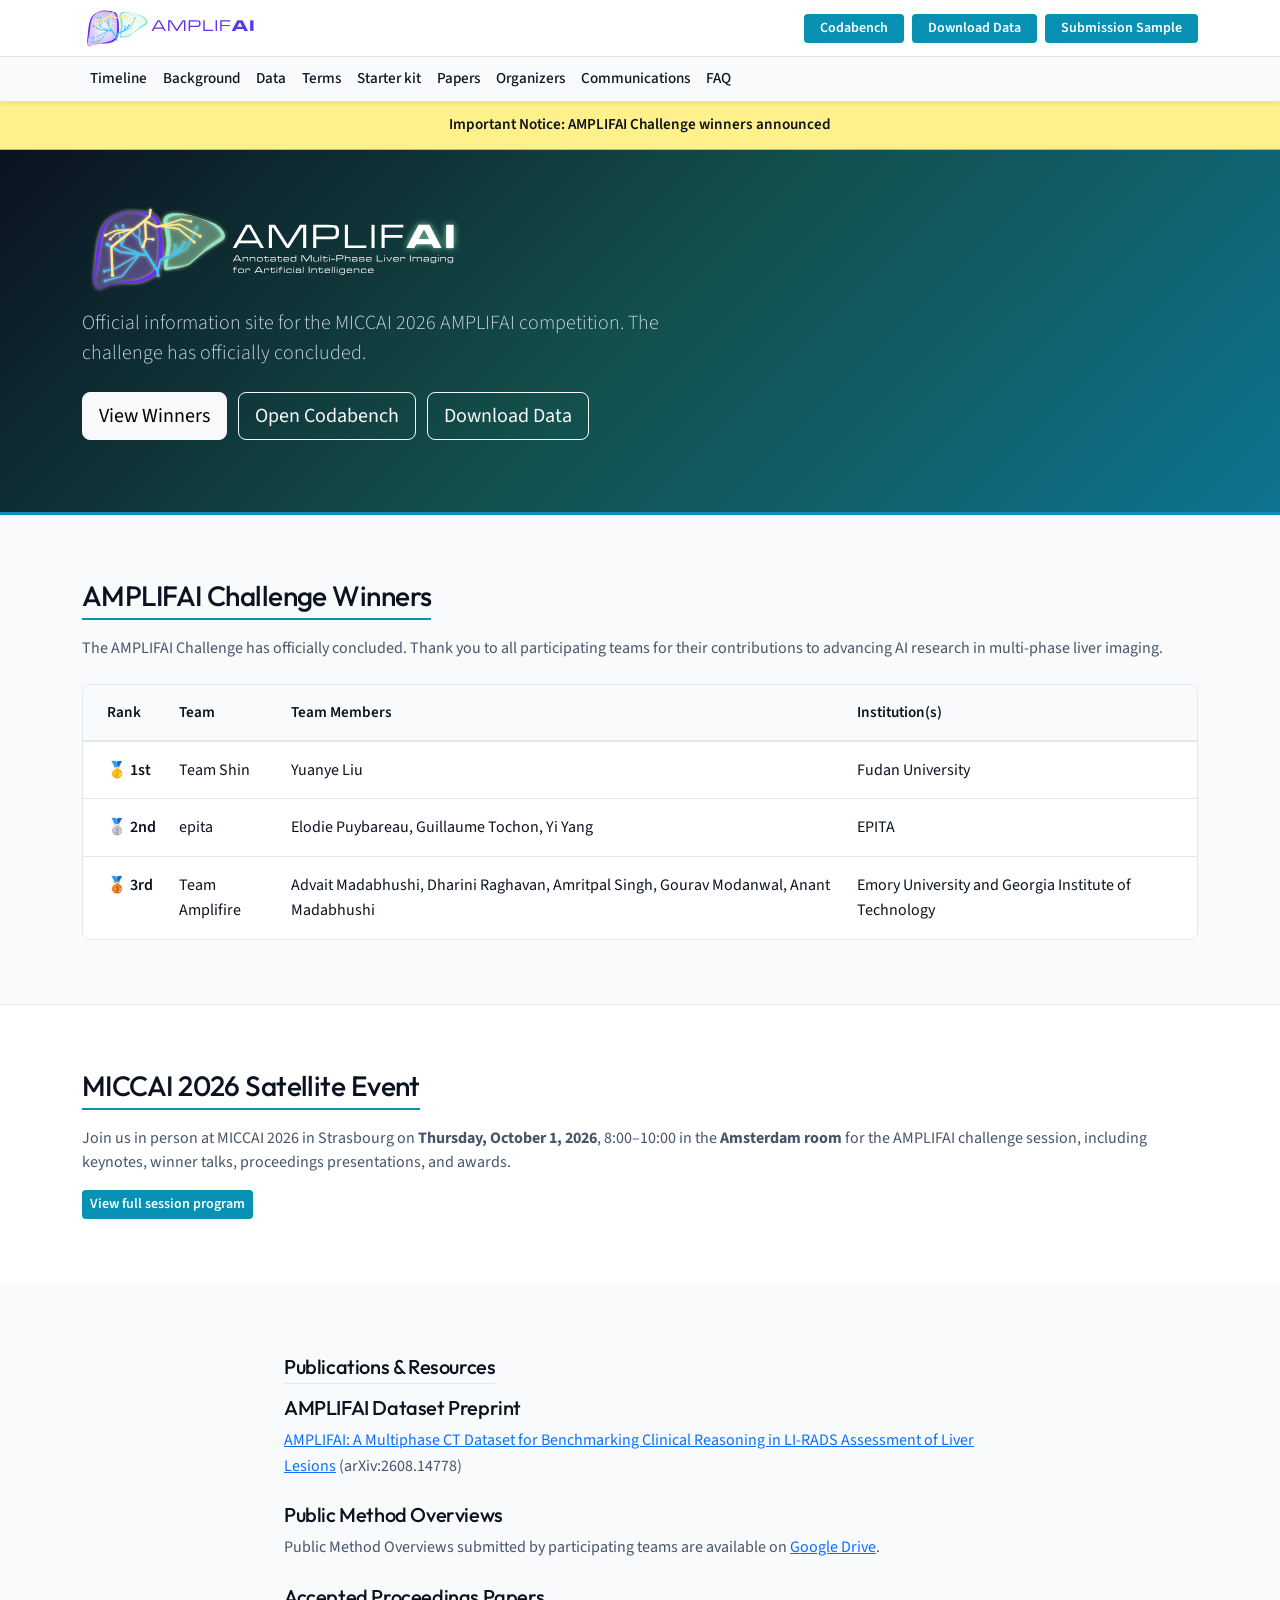
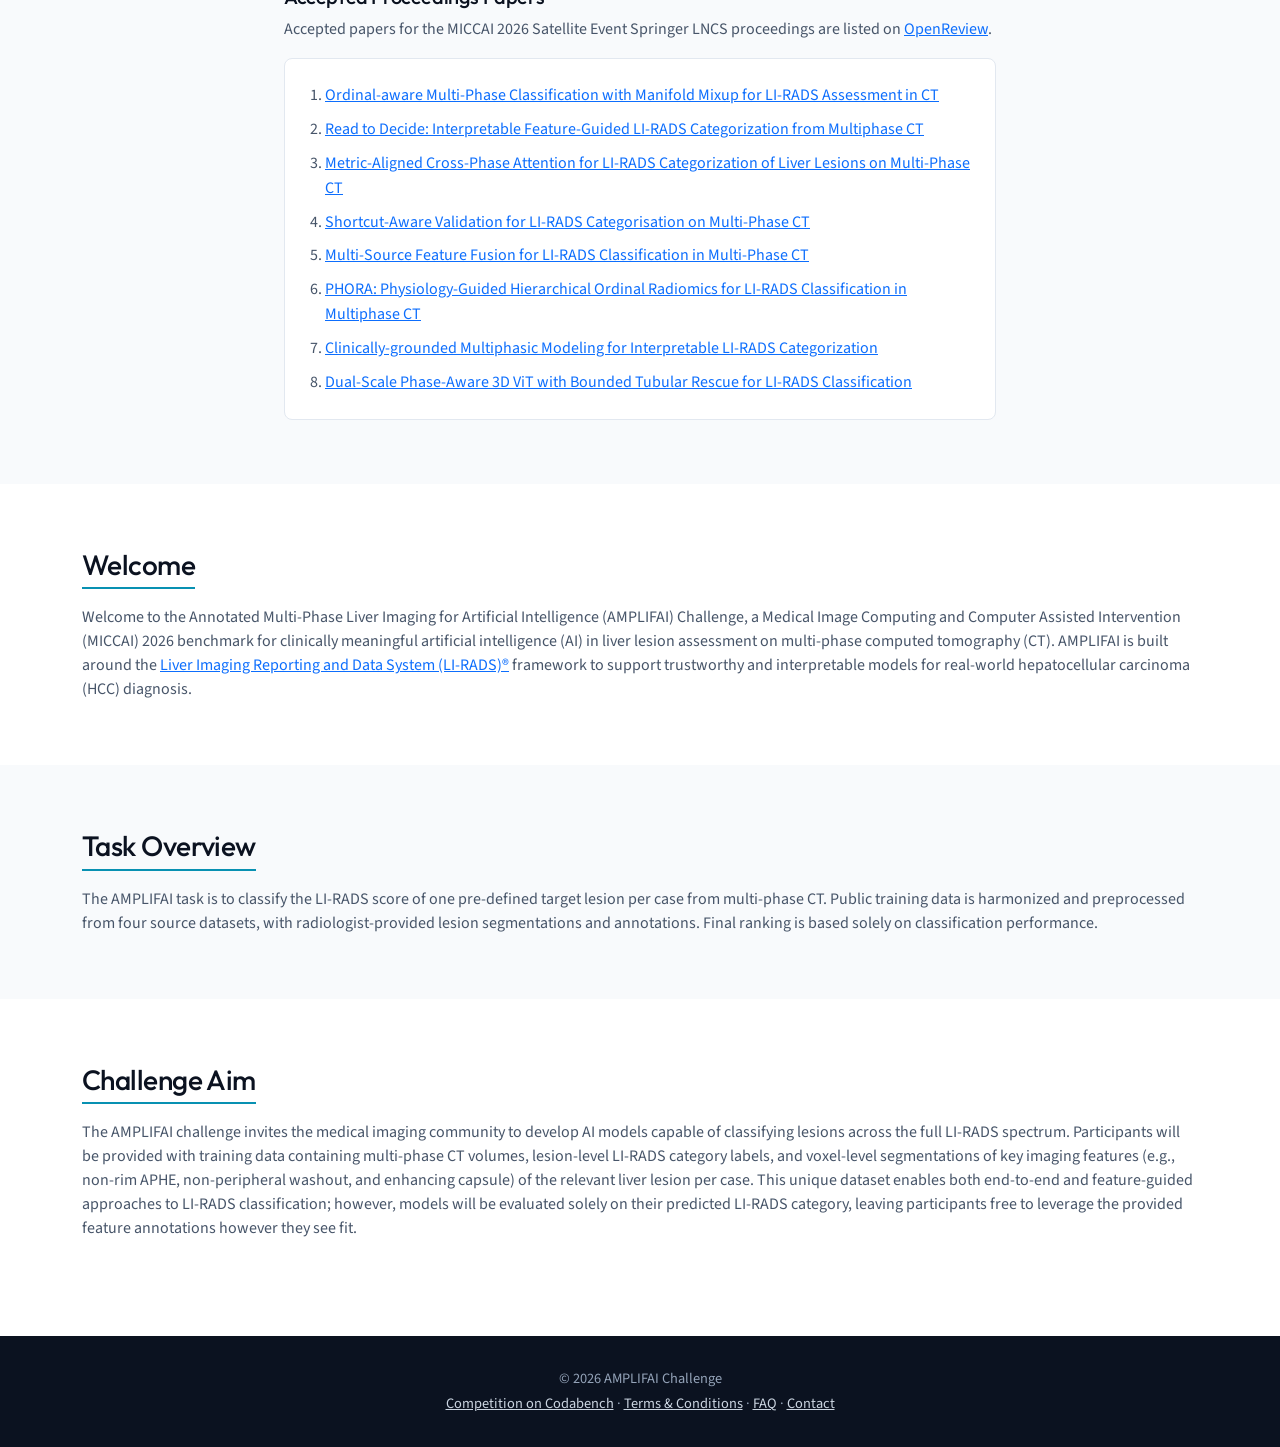
==== commit bfa58587: "Updated with links to papers and overviews" ====
--- a/index.html
+++ b/index.html
@@ -219,6 +219,90 @@
       </div>
     </section>
 
+    <section class="section-block" id="publications">
+      <div class="container rules-prose">
+        <h2 class="section-title anchor-offset">Publications &amp; Resources</h2>
+
+        <h3 class="display-font h5 anchor-offset" id="dataset-preprint">AMPLIFAI Dataset Preprint</h3>
+        <p class="text-muted-amplifai mb-4">
+          <a href="https://arxiv.org/abs/2608.14778" target="_blank" rel="noopener noreferrer"
+            >AMPLIFAI: A Multiphase CT Dataset for Benchmarking Clinical Reasoning in LI-RADS Assessment of Liver
+            Lesions</a
+          >
+          (arXiv:2608.14778)
+        </p>
+
+        <h3 class="display-font h5 anchor-offset" id="method-overviews">Public Method Overviews</h3>
+        <p class="text-muted-amplifai mb-4">
+          Public Method Overviews submitted by participating teams are available on
+          <a
+            href="https://drive.google.com/drive/folders/1l_z86u0g8QqtVjNhNF2sZSC8DVH7Eg_X1nPZ2QQilfJTnZVftZVMRejRtCEV6-wn2v16t70l?usp=sharing"
+            target="_blank"
+            rel="noopener noreferrer"
+            >Google Drive</a
+          >.
+        </p>
+
+        <h3 class="display-font h5 anchor-offset" id="accepted-papers">Accepted Proceedings Papers</h3>
+        <p class="text-muted-amplifai mb-3">
+          Accepted papers for the MICCAI 2026 Satellite Event Springer LNCS proceedings are listed on
+          <a
+            href="https://openreview.net/group?id=MICCAI.org/2026/Workshop/AMPLIFAI"
+            target="_blank"
+            rel="noopener noreferrer"
+            >OpenReview</a
+          >.
+        </p>
+
+        <div class="card card-amplifai p-4 mb-0">
+          <ol class="mb-0 ps-3">
+            <li class="mb-2">
+              <a href="https://openreview.net/forum?id=NaujPzdDzd" target="_blank" rel="noopener noreferrer"
+                >Ordinal-aware Multi-Phase Classification with Manifold Mixup for LI-RADS Assessment in CT</a
+              >
+            </li>
+            <li class="mb-2">
+              <a href="https://openreview.net/forum?id=3Swr41l81o" target="_blank" rel="noopener noreferrer"
+                >Read to Decide: Interpretable Feature-Guided LI-RADS Categorization from Multiphase CT</a
+              >
+            </li>
+            <li class="mb-2">
+              <a href="https://openreview.net/forum?id=ouXr7KuhhH" target="_blank" rel="noopener noreferrer"
+                >Metric-Aligned Cross-Phase Attention for LI-RADS Categorization of Liver Lesions on Multi-Phase
+                CT</a
+              >
+            </li>
+            <li class="mb-2">
+              <a href="https://openreview.net/forum?id=5DZQnMbNkq" target="_blank" rel="noopener noreferrer"
+                >Shortcut-Aware Validation for LI-RADS Categorisation on Multi-Phase CT</a
+              >
+            </li>
+            <li class="mb-2">
+              <a href="https://openreview.net/forum?id=rVaOrayUMo" target="_blank" rel="noopener noreferrer"
+                >Multi-Source Feature Fusion for LI-RADS Classification in Multi-Phase CT</a
+              >
+            </li>
+            <li class="mb-2">
+              <a href="https://openreview.net/forum?id=2TwGxdPBvf" target="_blank" rel="noopener noreferrer"
+                >PHORA: Physiology-Guided Hierarchical Ordinal Radiomics for LI-RADS Classification in Multiphase
+                CT</a
+              >
+            </li>
+            <li class="mb-2">
+              <a href="https://openreview.net/forum?id=ceMKFpqEAT" target="_blank" rel="noopener noreferrer"
+                >Clinically-grounded Multiphasic Modeling for Interpretable LI-RADS Categorization</a
+              >
+            </li>
+            <li>
+              <a href="https://openreview.net/forum?id=kB1L6aFSLQ" target="_blank" rel="noopener noreferrer"
+                >Dual-Scale Phase-Aware 3D ViT with Bounded Tubular Rescue for LI-RADS Classification</a
+              >
+            </li>
+          </ol>
+        </div>
+      </div>
+    </section>
+
     <section class="section-block" id="overview">
       <div class="container">
         <h2 class="section-title anchor-offset">Welcome</h2>
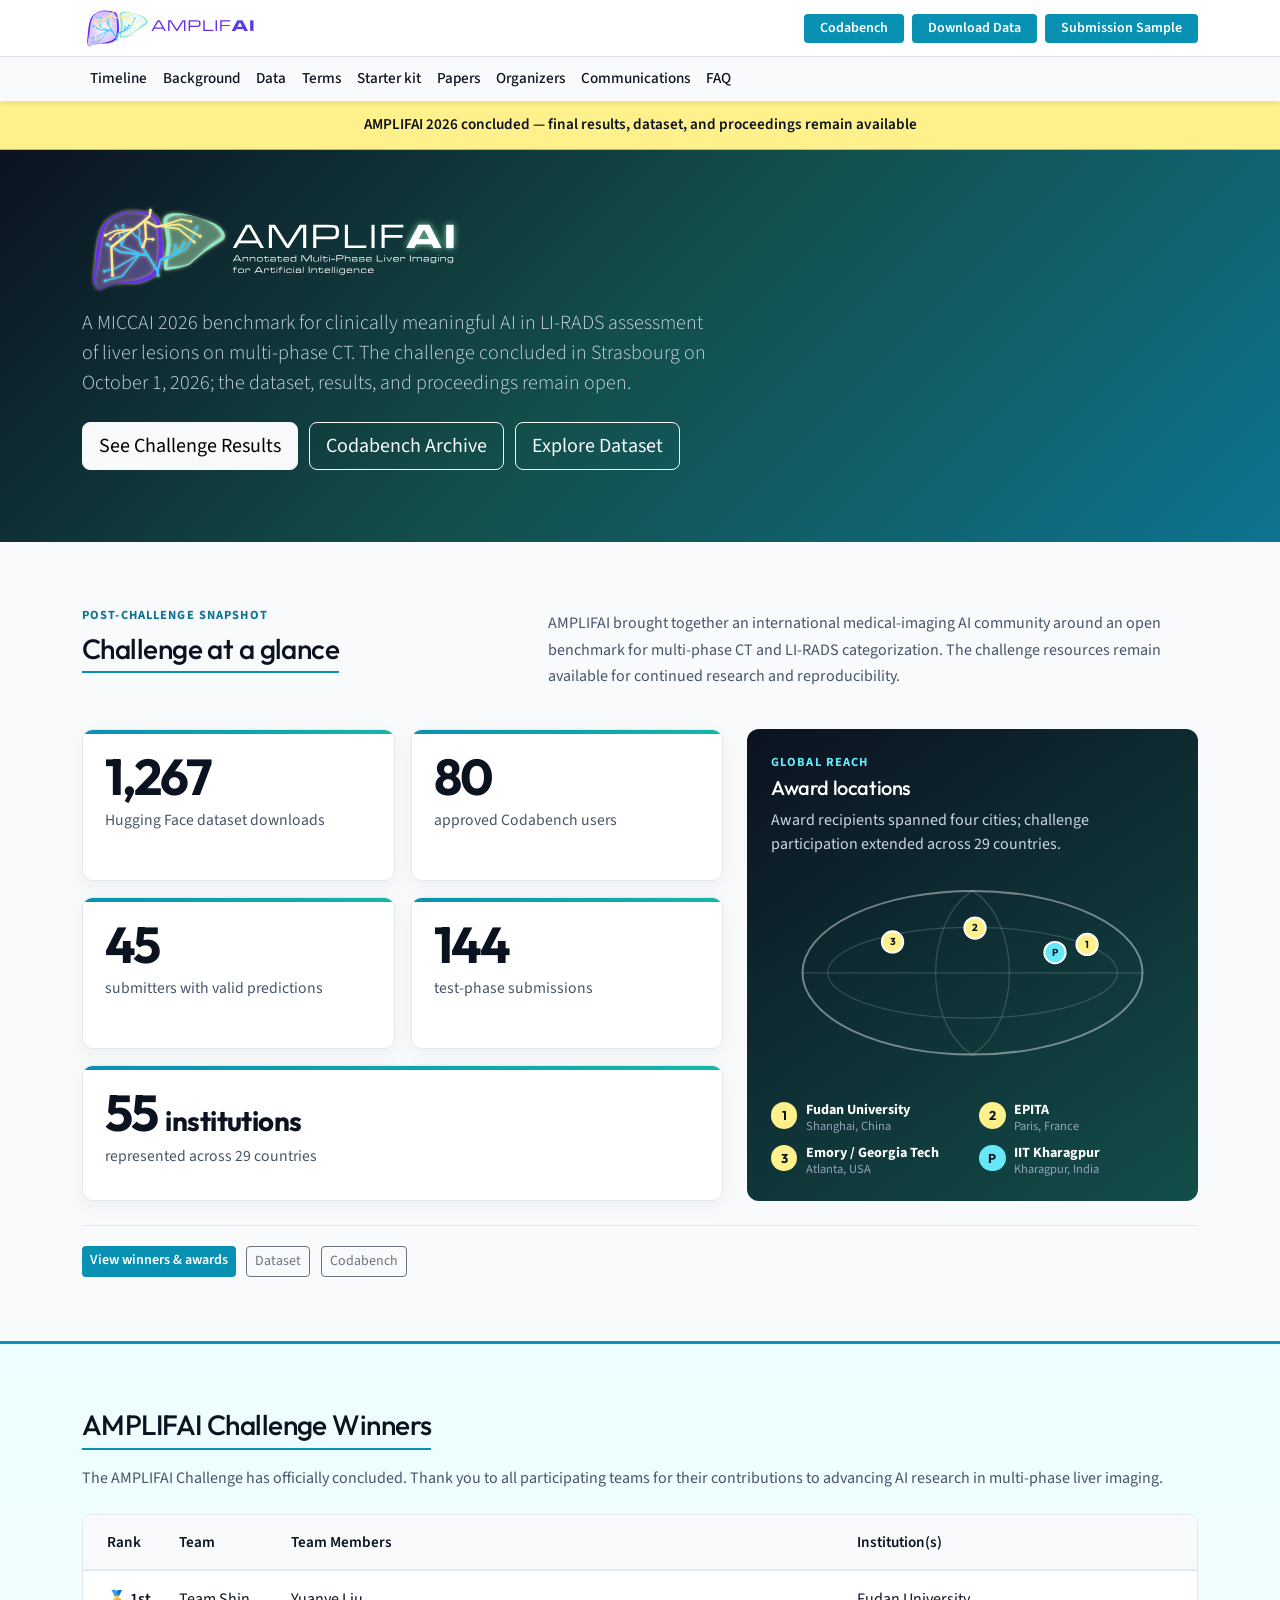
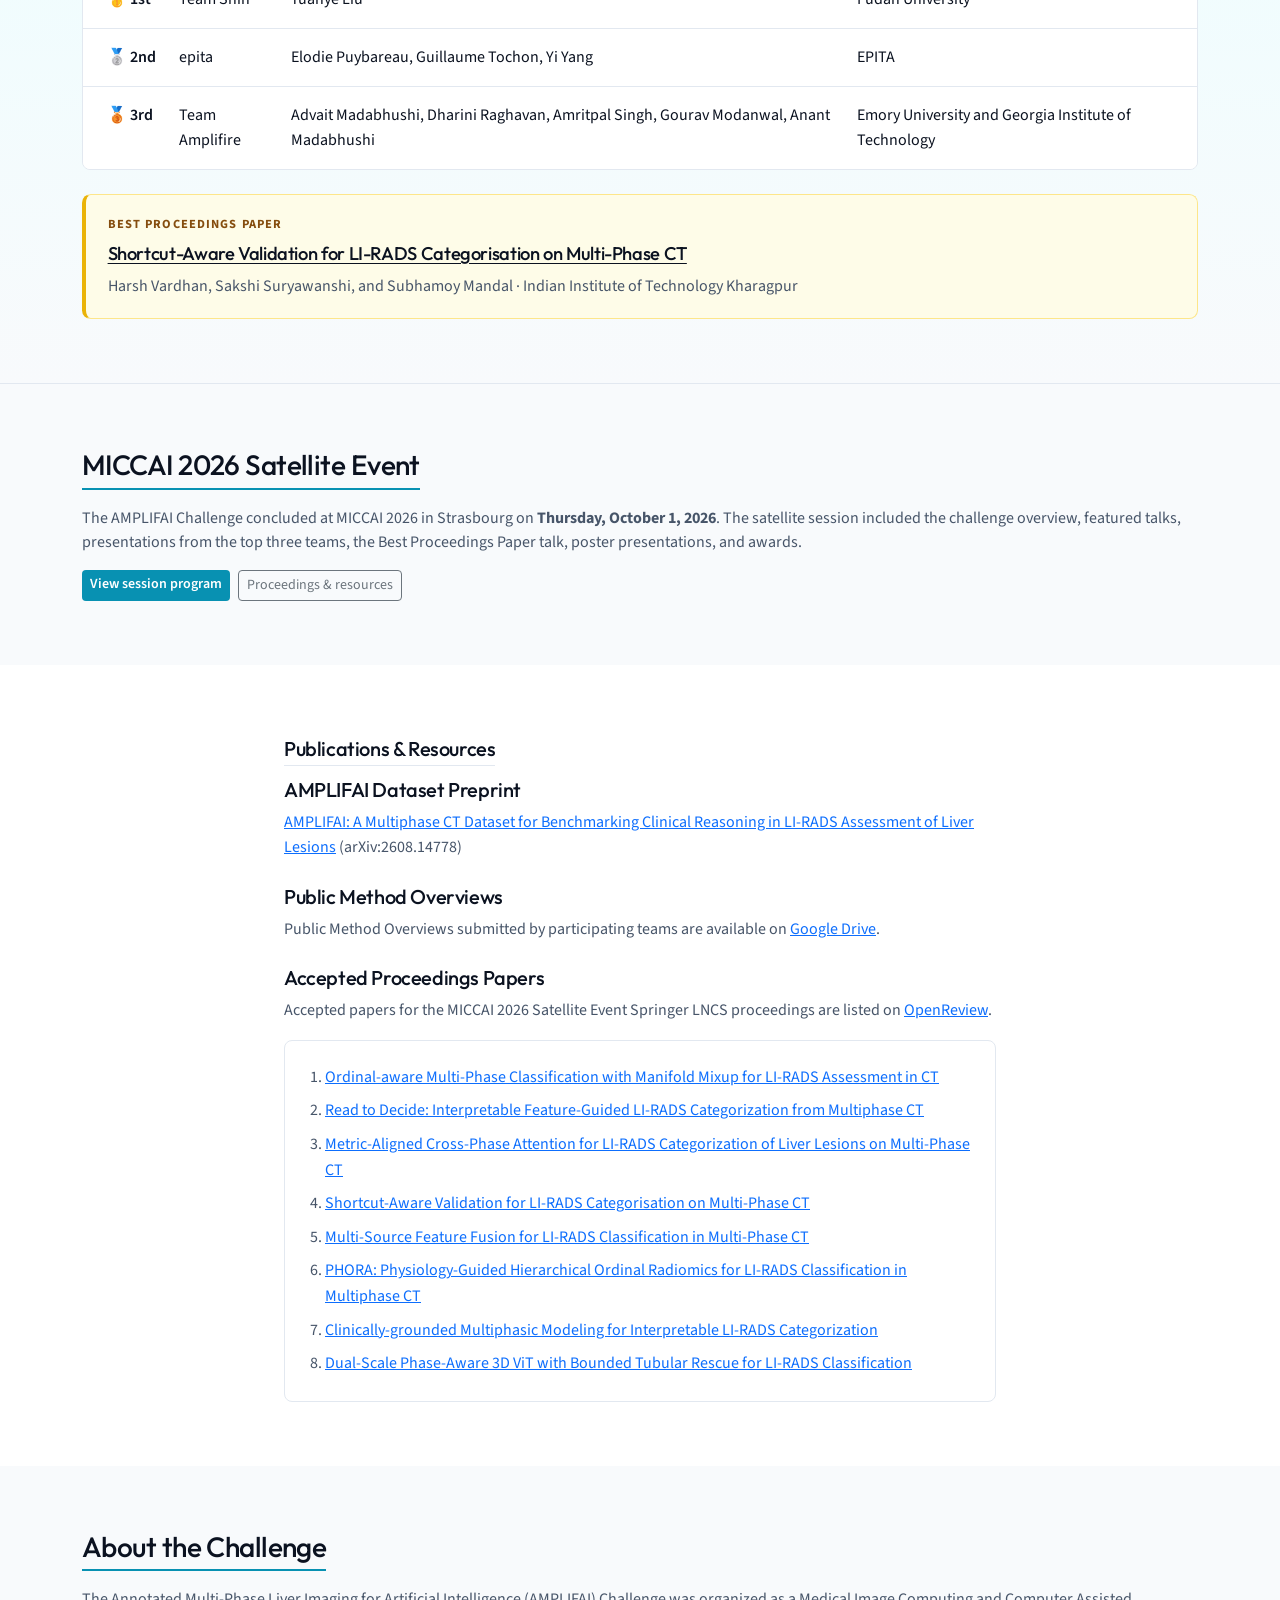
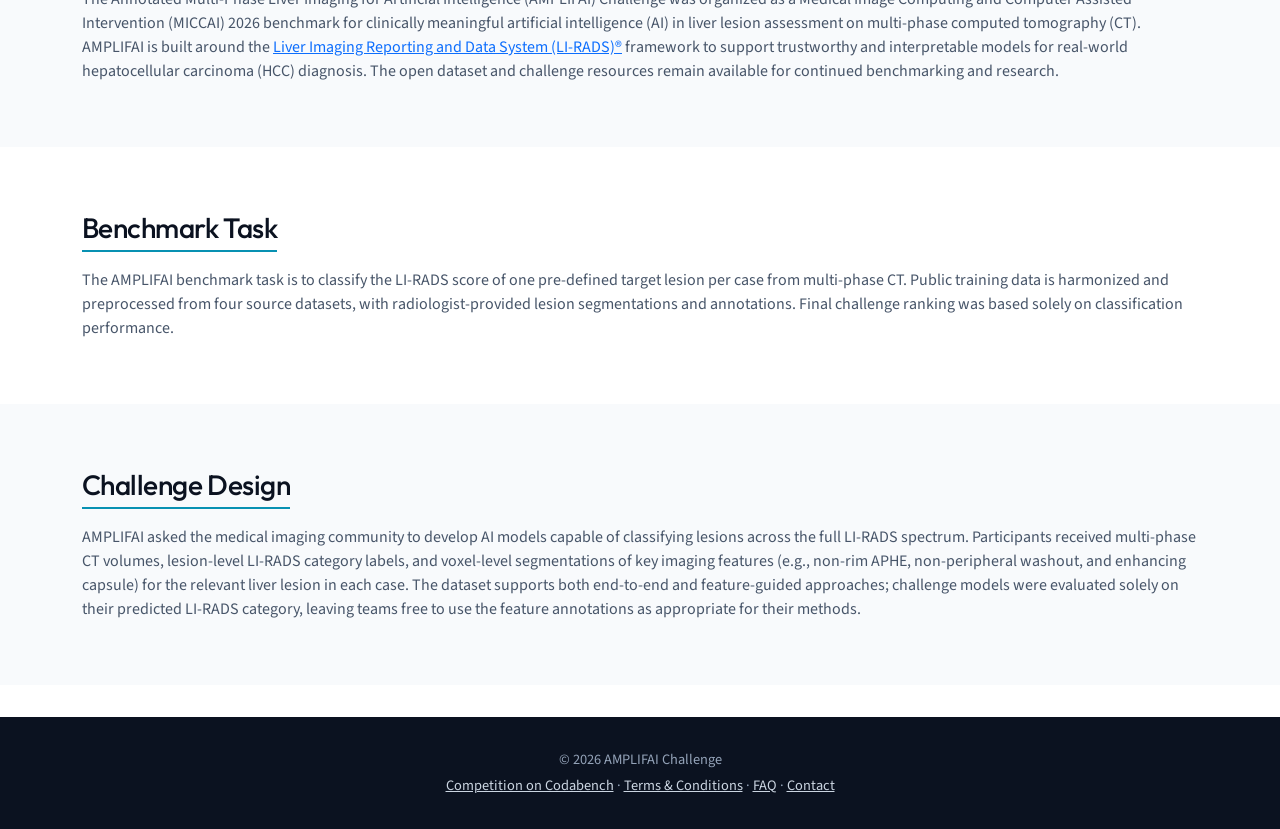
==== commit c3df74a0: "Update AMPLIFAI homepage with post-challenge results" ====
--- a/index.html
+++ b/index.html
@@ -120,8 +120,8 @@
 
     <div class="announcement-banner" role="status">
       <div class="container text-center">
-        <a class="announcement-banner-link" href="communications.html#challenge-winners">
-          Important Notice: AMPLIFAI Challenge winners announced
+        <a class="announcement-banner-link" href="#challenge-at-a-glance">
+          AMPLIFAI 2026 concluded — final results, dataset, and proceedings remain available
         </a>
       </div>
     </div>
@@ -140,25 +140,141 @@
           />
         </h1>
         <p class="lead mb-4">
-          Official information site for the MICCAI 2026 AMPLIFAI competition. The challenge has officially concluded.
-        </p>
-        <a class="btn btn-light btn-lg me-2 mb-2" href="#winners">View Winners</a>
+          A MICCAI 2026 benchmark for clinically meaningful AI in LI-RADS assessment of liver lesions on multi-phase CT.
+          The challenge concluded in Strasbourg on October 1, 2026; the dataset, results, and proceedings remain open.
+        </p>
+        <a class="btn btn-light btn-lg me-2 mb-2" href="#challenge-at-a-glance">See Challenge Results</a>
         <a
           class="btn btn-outline-light btn-lg me-2 mb-2"
           href="https://www.codabench.org/competitions/14290/"
           target="_blank"
           rel="noopener noreferrer"
-          >Open Codabench</a
+          >Codabench Archive</a
         >
         <a
           class="btn btn-outline-light btn-lg mb-2"
           href="https://huggingface.co/datasets/UM-IHC-CA2i/AMPLIFAI"
           target="_blank"
           rel="noopener noreferrer"
-          >Download Data</a
+          >Explore Dataset</a
         >
       </div>
     </header>
+
+    <section class="section-block challenge-glance" id="challenge-at-a-glance">
+      <div class="container">
+        <div class="challenge-glance-intro">
+          <div>
+            <p class="challenge-eyebrow mb-2">Post-challenge snapshot</p>
+            <h2 class="section-title anchor-offset mb-3">Challenge at a glance</h2>
+          </div>
+          <p class="text-muted-amplifai challenge-glance-copy mb-0">
+            AMPLIFAI brought together an international medical-imaging AI community around an open benchmark for
+            multi-phase CT and LI-RADS categorization. The challenge resources remain available for continued research
+            and reproducibility.
+          </p>
+        </div>
+
+        <div class="row g-4 align-items-stretch mt-1">
+          <div class="col-lg-7">
+            <div class="challenge-metrics-grid" aria-label="AMPLIFAI participation metrics">
+              <div class="challenge-metric-card">
+                <p class="challenge-metric-value">1,267</p>
+                <p class="challenge-metric-label">Hugging Face dataset downloads</p>
+              </div>
+              <div class="challenge-metric-card">
+                <p class="challenge-metric-value">80</p>
+                <p class="challenge-metric-label">approved Codabench users</p>
+              </div>
+              <div class="challenge-metric-card">
+                <p class="challenge-metric-value">45</p>
+                <p class="challenge-metric-label">submitters with valid predictions</p>
+              </div>
+              <div class="challenge-metric-card">
+                <p class="challenge-metric-value">144</p>
+                <p class="challenge-metric-label">test-phase submissions</p>
+              </div>
+              <div class="challenge-metric-card challenge-metric-card--wide">
+                <p class="challenge-metric-value">55 <span>institutions</span></p>
+                <p class="challenge-metric-label">represented across 29 countries</p>
+              </div>
+            </div>
+          </div>
+
+          <div class="col-lg-5">
+            <div class="global-reach-card h-100">
+              <div class="global-reach-heading">
+                <p class="global-reach-kicker mb-1">Global reach</p>
+                <h3 class="h5 mb-2">Award locations</h3>
+                <p class="mb-0">
+                  Award recipients spanned four cities; challenge participation extended across 29 countries.
+                </p>
+              </div>
+
+              <svg
+                class="reach-map"
+                viewBox="0 0 640 320"
+                role="img"
+                aria-labelledby="reach-map-title reach-map-desc"
+              >
+                <title id="reach-map-title">AMPLIFAI award locations</title>
+                <desc id="reach-map-desc">
+                  Schematic globe marking Atlanta, Paris, Kharagpur, and Shanghai. Participants represented 29 countries
+                  overall.
+                </desc>
+                <ellipse class="reach-globe-outline" cx="320" cy="160" rx="270" ry="130" />
+                <ellipse class="reach-grid-line" cx="320" cy="160" rx="230" ry="72" />
+                <path class="reach-grid-line" d="M50 160h540" />
+                <path class="reach-grid-line" d="M320 30c-78 48-78 212 0 260" />
+                <path class="reach-grid-line" d="M320 30c78 48 78 212 0 260" />
+
+                <g class="reach-marker-group" transform="translate(502 115)">
+                  <circle class="reach-marker" r="17" />
+                  <text class="reach-marker-text" x="0" y="1">1</text>
+                </g>
+                <g class="reach-marker-group" transform="translate(324 89)">
+                  <circle class="reach-marker" r="17" />
+                  <text class="reach-marker-text" x="0" y="1">2</text>
+                </g>
+                <g class="reach-marker-group" transform="translate(193 111)">
+                  <circle class="reach-marker" r="17" />
+                  <text class="reach-marker-text" x="0" y="1">3</text>
+                </g>
+                <g class="reach-marker-group" transform="translate(451 128)">
+                  <circle class="reach-marker reach-marker--paper" r="17" />
+                  <text class="reach-marker-text" x="0" y="1">P</text>
+                </g>
+              </svg>
+
+              <div class="award-location-list" aria-label="Award locations legend">
+                <div><span>1</span><strong>Fudan University</strong><small>Shanghai, China</small></div>
+                <div><span>2</span><strong>EPITA</strong><small>Paris, France</small></div>
+                <div><span>3</span><strong>Emory / Georgia Tech</strong><small>Atlanta, USA</small></div>
+                <div><span class="award-location-paper">P</span><strong>IIT Kharagpur</strong><small>Kharagpur, India</small></div>
+              </div>
+            </div>
+          </div>
+        </div>
+
+        <div class="challenge-glance-actions">
+          <a class="btn btn-amplifai btn-sm" href="#winners">View winners &amp; awards</a>
+          <a
+            class="btn btn-outline-secondary btn-sm"
+            href="https://huggingface.co/datasets/UM-IHC-CA2i/AMPLIFAI"
+            target="_blank"
+            rel="noopener noreferrer"
+            >Dataset</a
+          >
+          <a
+            class="btn btn-outline-secondary btn-sm"
+            href="https://www.codabench.org/competitions/14290/"
+            target="_blank"
+            rel="noopener noreferrer"
+            >Codabench</a
+          >
+        </div>
+      </div>
+    </section>
 
     <section class="section-block winners-section" id="winners">
       <div class="container">
@@ -202,6 +318,21 @@
             </tbody>
           </table>
         </div>
+
+        <div class="best-paper-card">
+          <p class="best-paper-kicker">Best Proceedings Paper</p>
+          <h3 class="best-paper-title">
+            <a
+              href="https://papers.miccai.org/miccai-2026-sat/AMPLIFAI_004.html"
+              target="_blank"
+              rel="noopener noreferrer"
+              >Shortcut-Aware Validation for LI-RADS Categorisation on Multi-Phase CT</a
+            >
+          </h3>
+          <p class="best-paper-meta mb-0">
+            Harsh Vardhan, Sakshi Suryawanshi, and Subhamoy Mandal · Indian Institute of Technology Kharagpur
+          </p>
+        </div>
       </div>
     </section>
 
@@ -209,13 +340,14 @@
       <div class="container">
         <h2 class="section-title anchor-offset">MICCAI 2026 Satellite Event</h2>
         <p class="text-muted-amplifai mb-3">
-          Join us in person at MICCAI 2026 in Strasbourg on <strong>Thursday, October 1, 2026</strong>,
-          8:00&ndash;10:00 in the <strong>Amsterdam room</strong> for the AMPLIFAI challenge session, including
-          keynotes, winner talks, proceedings presentations, and awards.
-        </p>
-        <p class="mb-0">
-          <a class="btn btn-amplifai btn-sm" href="timeline.html#satellite-event">View full session program</a>
-        </p>
+          The AMPLIFAI Challenge concluded at MICCAI 2026 in Strasbourg on <strong>Thursday, October 1, 2026</strong>.
+          The satellite session included the challenge overview, featured talks, presentations from the top three teams,
+          the Best Proceedings Paper talk, poster presentations, and awards.
+        </p>
+        <div class="d-flex flex-wrap gap-2">
+          <a class="btn btn-amplifai btn-sm" href="timeline.html#satellite-event">View session program</a>
+          <a class="btn btn-outline-secondary btn-sm" href="#publications">Proceedings &amp; resources</a>
+        </div>
       </div>
     </section>
 
@@ -305,12 +437,12 @@
 
     <section class="section-block" id="overview">
       <div class="container">
-        <h2 class="section-title anchor-offset">Welcome</h2>
+        <h2 class="section-title anchor-offset">About the Challenge</h2>
         <p class="text-muted-amplifai mb-0">
-          Welcome to the Annotated Multi-Phase Liver Imaging for Artificial Intelligence (AMPLIFAI) Challenge, a Medical
-          Image Computing and Computer Assisted Intervention (MICCAI) 2026 benchmark for clinically meaningful artificial
-          intelligence (AI) in liver lesion assessment on multi-phase computed tomography (CT). AMPLIFAI is built around
-          the
+          The Annotated Multi-Phase Liver Imaging for Artificial Intelligence (AMPLIFAI) Challenge was organized as a
+          Medical Image Computing and Computer Assisted Intervention (MICCAI) 2026 benchmark for clinically meaningful
+          artificial intelligence (AI) in liver lesion assessment on multi-phase computed tomography (CT). AMPLIFAI is
+          built around the
           <a
             href="https://edge.sitecorecloud.io/americancoldf5f-acrorgf92a-productioncb02-3650/media/ACR/Files/RADS/LI-RADS/LI-RADS-CT-MRI-2018-Core.pdf"
             target="_blank"
@@ -318,34 +450,33 @@
             >Liver Imaging Reporting and Data System (LI-RADS)&reg;</a
           >
           framework to support trustworthy and interpretable models for real-world hepatocellular carcinoma (HCC)
-          diagnosis.
+          diagnosis. The open dataset and challenge resources remain available for continued benchmarking and research.
         </p>
       </div>
     </section>
 
     <section class="section-block" id="task-overview">
       <div class="container">
-        <h2 class="section-title anchor-offset">Task Overview</h2>
+        <h2 class="section-title anchor-offset">Benchmark Task</h2>
         <p class="text-muted-amplifai mb-0">
-          The AMPLIFAI task is to classify the LI-RADS score of one pre-defined target lesion per case from multi-phase
-          CT.
-          Public training data is harmonized and preprocessed from four source datasets, with radiologist-provided lesion
-          segmentations and annotations. Final ranking is based solely on classification performance.
+          The AMPLIFAI benchmark task is to classify the LI-RADS score of one pre-defined target lesion per case from
+          multi-phase CT. Public training data is harmonized and preprocessed from four source datasets, with
+          radiologist-provided lesion segmentations and annotations. Final challenge ranking was based solely on
+          classification performance.
         </p>
       </div>
     </section>
 
     <section class="section-block" id="challenge-aim">
       <div class="container">
-        <h2 class="section-title anchor-offset">Challenge Aim</h2>
+        <h2 class="section-title anchor-offset">Challenge Design</h2>
         <p class="text-muted-amplifai mb-0">
-          The AMPLIFAI challenge invites the medical imaging community to develop AI models capable of classifying 
-          lesions across the full LI-RADS spectrum. Participants will be provided with training data containing
-          multi-phase CT volumes, lesion-level LI-RADS category labels, and voxel-level segmentations of key imaging
-          features (e.g., non-rim APHE, non-peripheral washout, and enhancing capsule) of the relevant liver lesion per
-          case. This unique dataset enables both end-to-end and feature-guided approaches to LI-RADS classification;
-          however, models will be evaluated solely on their predicted LI-RADS category, leaving participants free to
-          leverage the provided feature annotations however they see fit.
+          AMPLIFAI asked the medical imaging community to develop AI models capable of classifying lesions across the full
+          LI-RADS spectrum. Participants received multi-phase CT volumes, lesion-level LI-RADS category labels, and
+          voxel-level segmentations of key imaging features (e.g., non-rim APHE, non-peripheral washout, and enhancing
+          capsule) for the relevant liver lesion in each case. The dataset supports both end-to-end and feature-guided
+          approaches; challenge models were evaluated solely on their predicted LI-RADS category, leaving teams free to
+          use the feature annotations as appropriate for their methods.
         </p>
       </div>
     </section>
--- a/assets/css/style.css
+++ b/assets/css/style.css
@@ -520,6 +520,267 @@
   border-bottom: 1px solid var(--amplifai-border);
 }
 
+.challenge-glance {
+  background: #fff;
+}
+
+.challenge-glance-intro {
+  display: grid;
+  gap: 0.75rem 2rem;
+  margin-bottom: 1rem;
+}
+
+.challenge-eyebrow,
+.global-reach-kicker,
+.best-paper-kicker {
+  font-size: 0.78rem;
+  font-weight: 700;
+  letter-spacing: 0.09em;
+  text-transform: uppercase;
+}
+
+.challenge-eyebrow {
+  color: var(--amplifai-accent-deep);
+}
+
+.challenge-glance-copy {
+  max-width: 46rem;
+  line-height: 1.65;
+}
+
+@media (min-width: 992px) {
+  .challenge-glance-intro {
+    grid-template-columns: minmax(15rem, 0.8fr) minmax(0, 1.2fr);
+    align-items: end;
+  }
+}
+
+.challenge-metrics-grid {
+  display: grid;
+  grid-template-columns: repeat(2, minmax(0, 1fr));
+  gap: 1rem;
+  height: 100%;
+}
+
+.challenge-metric-card {
+  position: relative;
+  min-height: 9.5rem;
+  padding: 1.35rem 1.4rem;
+  overflow: hidden;
+  border: 1px solid var(--amplifai-border);
+  border-radius: 0.65rem;
+  background: #fff;
+  box-shadow: 0 0.35rem 1.1rem rgba(15, 23, 42, 0.05);
+}
+
+.challenge-metric-card::before {
+  content: "";
+  position: absolute;
+  top: 0;
+  left: 0;
+  width: 100%;
+  height: 0.25rem;
+  background: linear-gradient(90deg, var(--amplifai-accent), #14b8a6);
+}
+
+.challenge-metric-card--wide {
+  grid-column: 1 / -1;
+  min-height: 8.5rem;
+}
+
+.challenge-metric-value {
+  margin: 0 0 0.45rem;
+  font-family: "Outfit", system-ui, sans-serif;
+  font-size: clamp(2rem, 4vw, 3.15rem);
+  font-weight: 700;
+  line-height: 1;
+  letter-spacing: -0.04em;
+  color: var(--amplifai-ink);
+}
+
+.challenge-metric-value span {
+  font-size: 0.55em;
+  letter-spacing: -0.02em;
+}
+
+.challenge-metric-label {
+  margin: 0;
+  max-width: 15rem;
+  font-size: 0.98rem;
+  line-height: 1.4;
+  color: var(--amplifai-muted);
+}
+
+.global-reach-card {
+  display: flex;
+  flex-direction: column;
+  padding: 1.5rem;
+  overflow: hidden;
+  border-radius: 0.75rem;
+  background: linear-gradient(145deg, #0b1220 0%, #134e4a 100%);
+  color: #e2e8f0;
+}
+
+.global-reach-heading h3 {
+  color: #fff;
+}
+
+.global-reach-heading p:last-child {
+  color: #cbd5e1;
+  line-height: 1.5;
+}
+
+.global-reach-kicker {
+  color: #67e8f9;
+}
+
+.reach-map {
+  display: block;
+  width: 100%;
+  height: auto;
+  margin: 1rem 0 0.75rem;
+}
+
+.reach-globe-outline,
+.reach-grid-line {
+  fill: none;
+  vector-effect: non-scaling-stroke;
+}
+
+.reach-globe-outline {
+  stroke: rgba(255, 255, 255, 0.42);
+  stroke-width: 2;
+}
+
+.reach-grid-line {
+  stroke: rgba(255, 255, 255, 0.16);
+  stroke-width: 1.25;
+}
+
+.reach-marker {
+  fill: #fef08a;
+  stroke: #fff;
+  stroke-width: 3;
+}
+
+.reach-marker--paper {
+  fill: #67e8f9;
+}
+
+.reach-marker-text {
+  fill: var(--amplifai-ink);
+  font-family: "Outfit", system-ui, sans-serif;
+  font-size: 16px;
+  font-weight: 700;
+  text-anchor: middle;
+  dominant-baseline: middle;
+}
+
+.award-location-list {
+  display: grid;
+  grid-template-columns: repeat(2, minmax(0, 1fr));
+  gap: 0.65rem 0.85rem;
+  margin-top: auto;
+}
+
+.award-location-list > div {
+  display: grid;
+  grid-template-columns: 1.65rem minmax(0, 1fr);
+  column-gap: 0.55rem;
+  align-items: start;
+}
+
+.award-location-list span {
+  grid-row: 1 / span 2;
+  display: inline-flex;
+  align-items: center;
+  justify-content: center;
+  width: 1.65rem;
+  height: 1.65rem;
+  border-radius: 999px;
+  background: #fef08a;
+  color: var(--amplifai-ink);
+  font-family: "Outfit", system-ui, sans-serif;
+  font-size: 0.8rem;
+  font-weight: 700;
+}
+
+.award-location-list .award-location-paper {
+  background: #67e8f9;
+}
+
+.award-location-list strong {
+  color: #fff;
+  font-size: 0.88rem;
+  line-height: 1.2;
+}
+
+.award-location-list small {
+  color: #94a3b8;
+  font-size: 0.78rem;
+  line-height: 1.25;
+}
+
+.challenge-glance-actions {
+  display: flex;
+  flex-wrap: wrap;
+  gap: 0.65rem;
+  margin-top: 1.5rem;
+  padding-top: 1.25rem;
+  border-top: 1px solid var(--amplifai-border);
+}
+
+.best-paper-card {
+  margin-top: 1.5rem;
+  padding: 1.25rem 1.35rem 1.3rem;
+  border: 1px solid #fde68a;
+  border-left: 4px solid #eab308;
+  border-radius: 0.55rem;
+  background: #fefce8;
+}
+
+.best-paper-kicker {
+  margin: 0 0 0.45rem;
+  color: #854d0e;
+}
+
+.best-paper-title {
+  margin: 0 0 0.45rem;
+  font-size: 1.15rem;
+  line-height: 1.4;
+}
+
+.best-paper-title a {
+  color: var(--amplifai-ink);
+  text-decoration-thickness: 1px;
+  text-underline-offset: 0.16em;
+}
+
+.best-paper-title a:hover,
+.best-paper-title a:focus {
+  color: var(--amplifai-accent-deep);
+}
+
+.best-paper-meta {
+  color: var(--amplifai-muted);
+  line-height: 1.5;
+}
+
+@media (max-width: 575.98px) {
+  .challenge-metrics-grid,
+  .award-location-list {
+    grid-template-columns: 1fr;
+  }
+
+  .challenge-metric-card--wide {
+    grid-column: auto;
+  }
+
+  .challenge-metric-card {
+    min-height: auto;
+  }
+}
+
 .table-winners {
   width: 100%;
   min-width: 40rem;
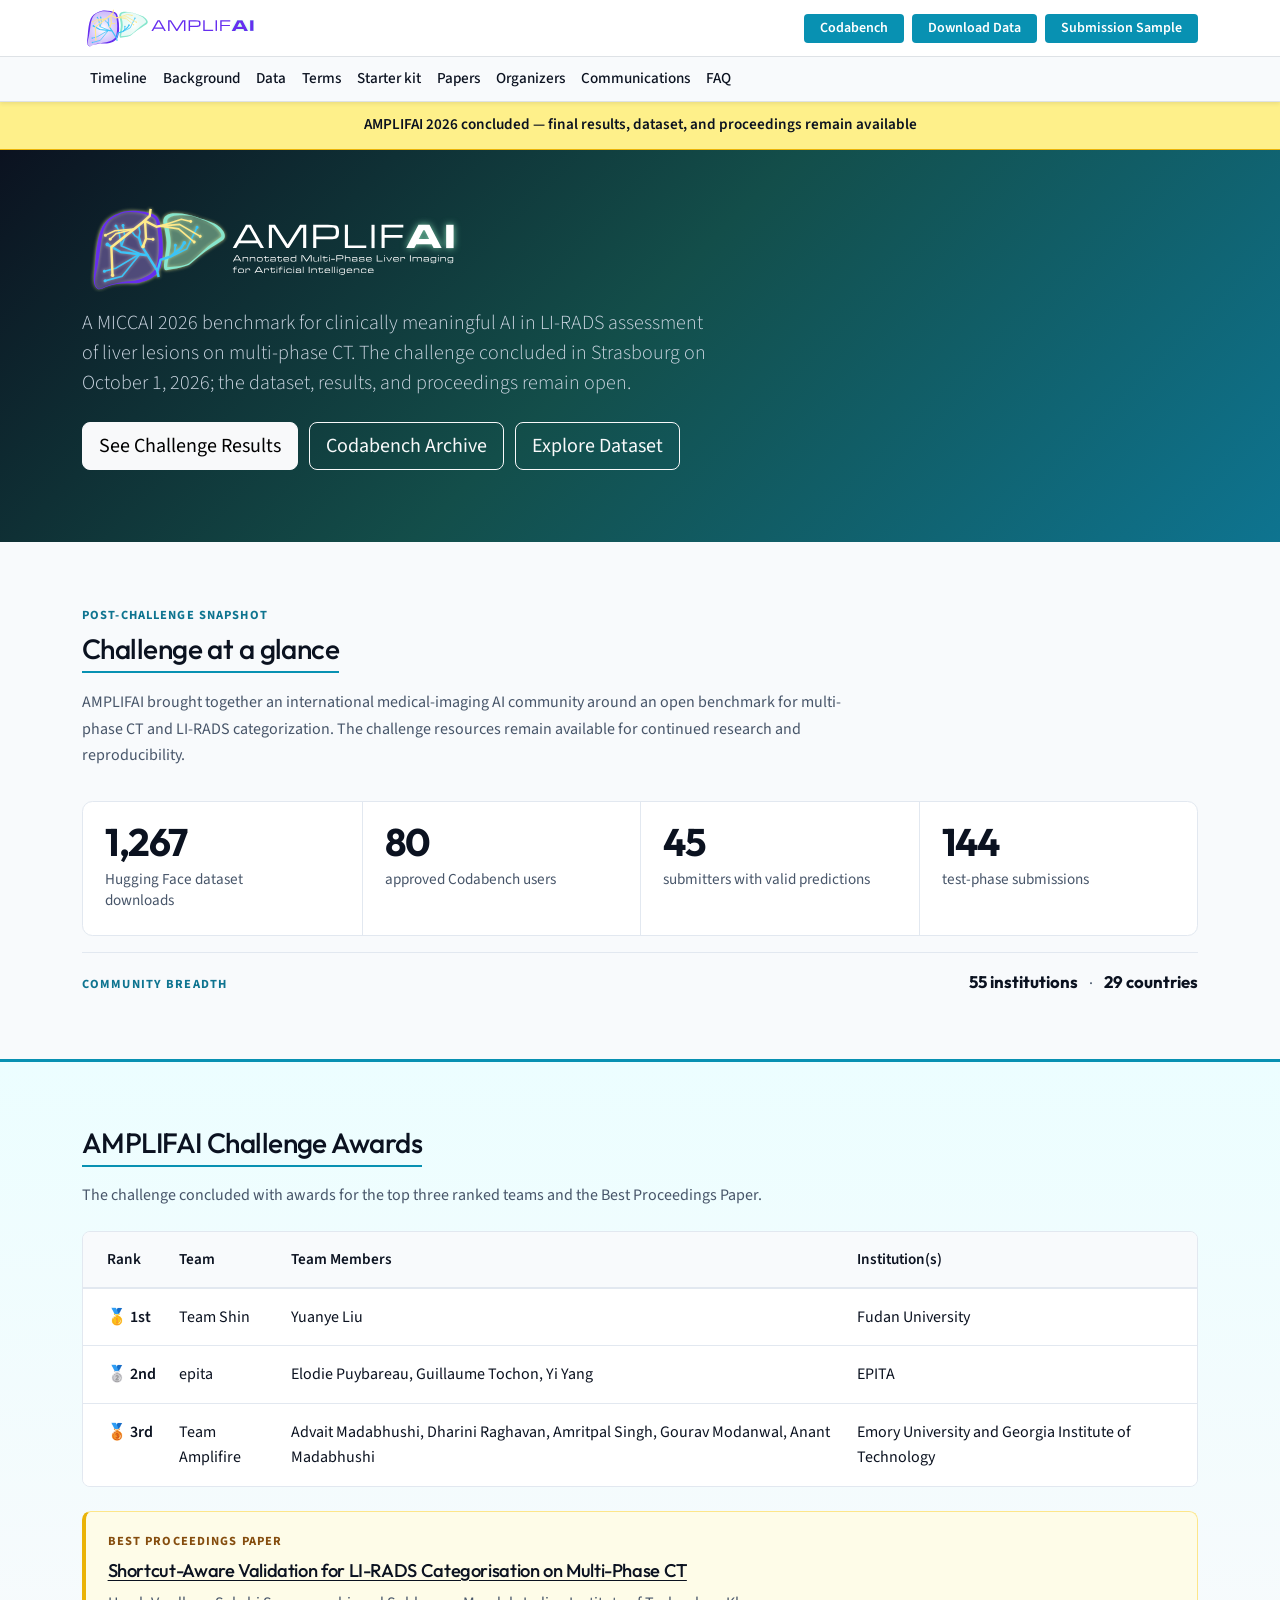
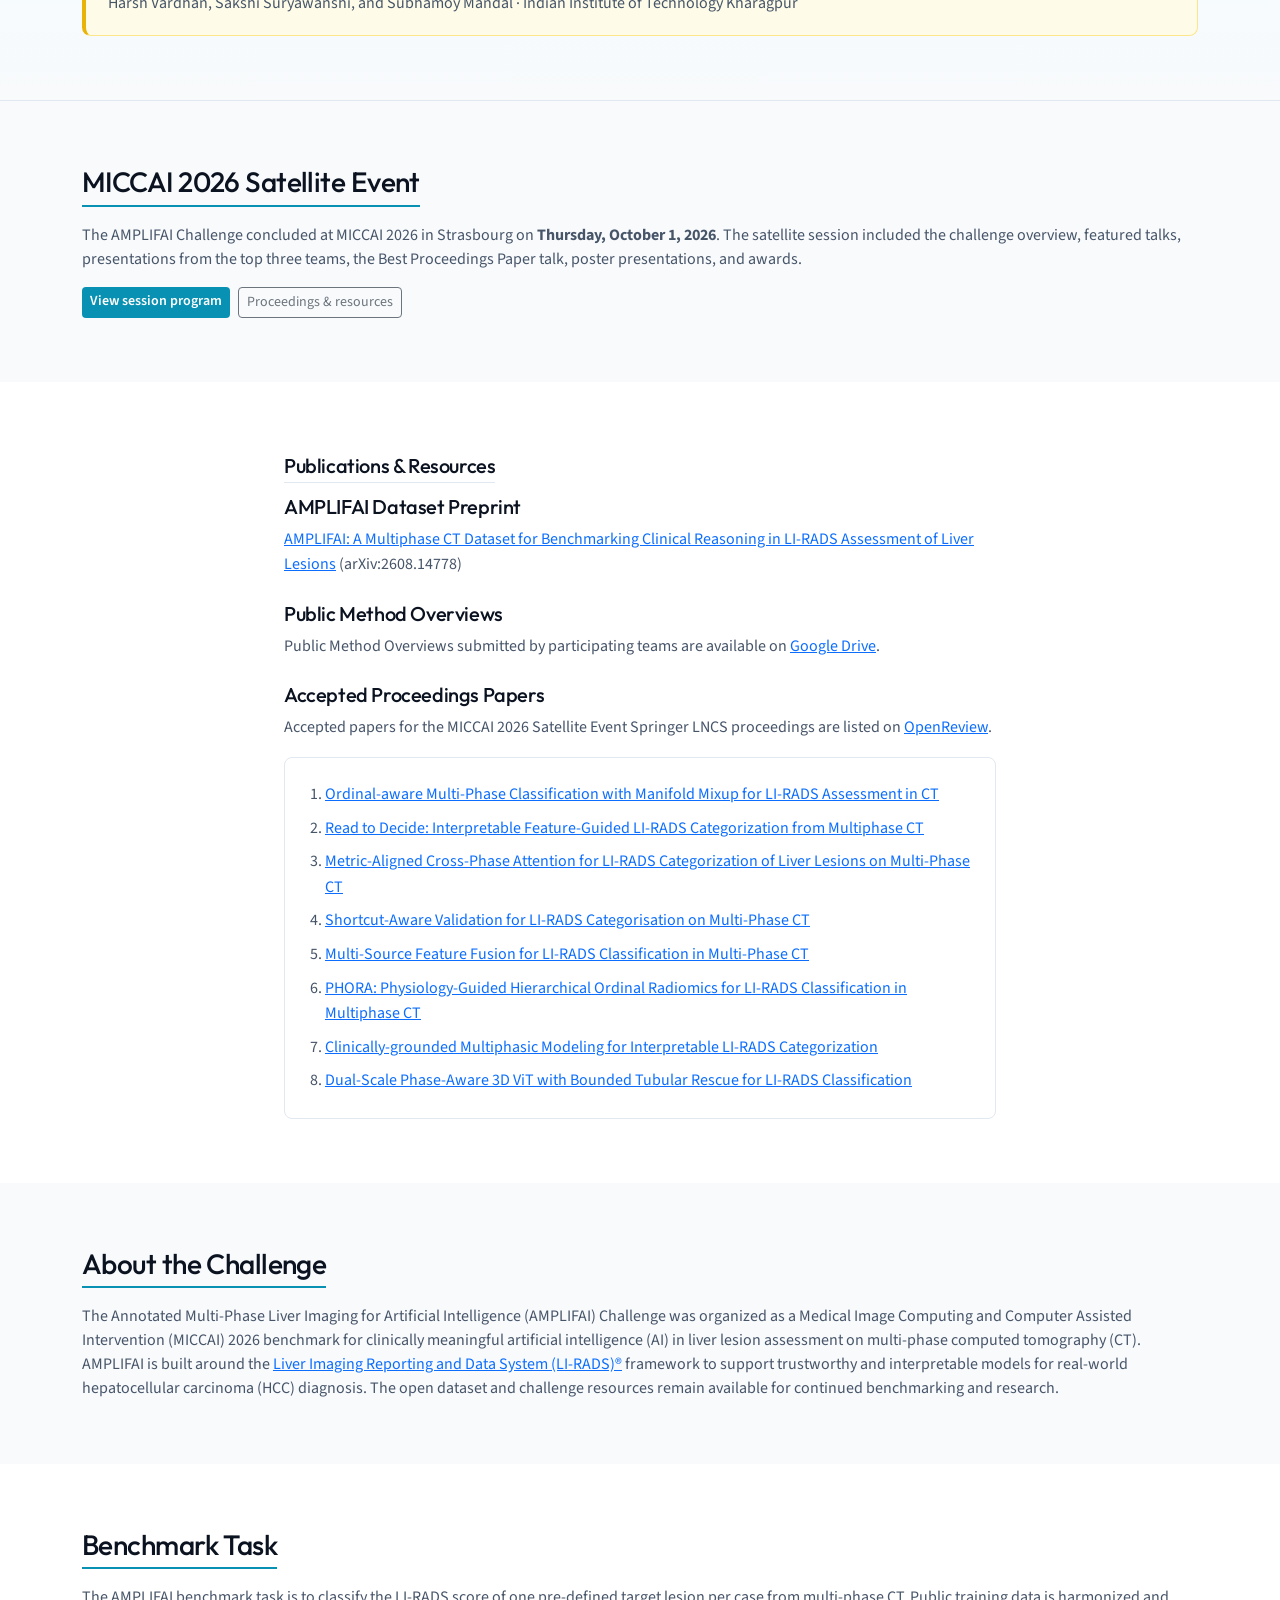
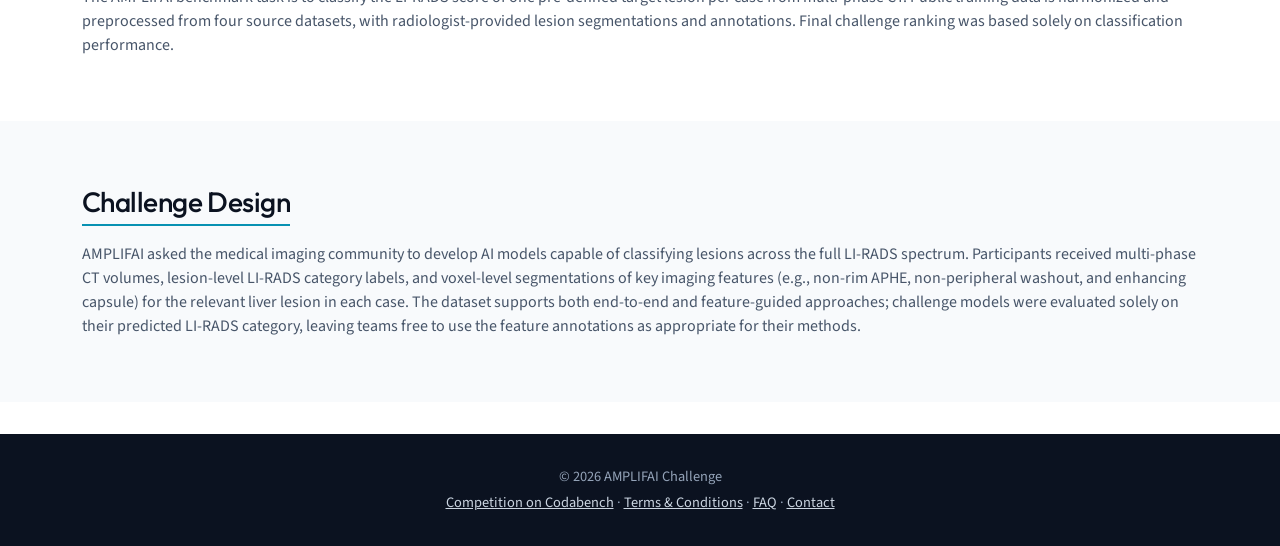
==== commit 3805cb10: "Simplify AMPLIFAI post-challenge summary" ====
--- a/index.html
+++ b/index.html
@@ -164,10 +164,8 @@
     <section class="section-block challenge-glance" id="challenge-at-a-glance">
       <div class="container">
         <div class="challenge-glance-intro">
-          <div>
-            <p class="challenge-eyebrow mb-2">Post-challenge snapshot</p>
-            <h2 class="section-title anchor-offset mb-3">Challenge at a glance</h2>
-          </div>
+          <p class="challenge-eyebrow mb-2">Post-challenge snapshot</p>
+          <h2 class="section-title anchor-offset mb-3">Challenge at a glance</h2>
           <p class="text-muted-amplifai challenge-glance-copy mb-0">
             AMPLIFAI brought together an international medical-imaging AI community around an open benchmark for
             multi-phase CT and LI-RADS categorization. The challenge resources remain available for continued research
@@ -175,113 +173,39 @@
           </p>
         </div>
 
-        <div class="row g-4 align-items-stretch mt-1">
-          <div class="col-lg-7">
-            <div class="challenge-metrics-grid" aria-label="AMPLIFAI participation metrics">
-              <div class="challenge-metric-card">
-                <p class="challenge-metric-value">1,267</p>
-                <p class="challenge-metric-label">Hugging Face dataset downloads</p>
-              </div>
-              <div class="challenge-metric-card">
-                <p class="challenge-metric-value">80</p>
-                <p class="challenge-metric-label">approved Codabench users</p>
-              </div>
-              <div class="challenge-metric-card">
-                <p class="challenge-metric-value">45</p>
-                <p class="challenge-metric-label">submitters with valid predictions</p>
-              </div>
-              <div class="challenge-metric-card">
-                <p class="challenge-metric-value">144</p>
-                <p class="challenge-metric-label">test-phase submissions</p>
-              </div>
-              <div class="challenge-metric-card challenge-metric-card--wide">
-                <p class="challenge-metric-value">55 <span>institutions</span></p>
-                <p class="challenge-metric-label">represented across 29 countries</p>
-              </div>
-            </div>
-          </div>
-
-          <div class="col-lg-5">
-            <div class="global-reach-card h-100">
-              <div class="global-reach-heading">
-                <p class="global-reach-kicker mb-1">Global reach</p>
-                <h3 class="h5 mb-2">Award locations</h3>
-                <p class="mb-0">
-                  Award recipients spanned four cities; challenge participation extended across 29 countries.
-                </p>
-              </div>
-
-              <svg
-                class="reach-map"
-                viewBox="0 0 640 320"
-                role="img"
-                aria-labelledby="reach-map-title reach-map-desc"
-              >
-                <title id="reach-map-title">AMPLIFAI award locations</title>
-                <desc id="reach-map-desc">
-                  Schematic globe marking Atlanta, Paris, Kharagpur, and Shanghai. Participants represented 29 countries
-                  overall.
-                </desc>
-                <ellipse class="reach-globe-outline" cx="320" cy="160" rx="270" ry="130" />
-                <ellipse class="reach-grid-line" cx="320" cy="160" rx="230" ry="72" />
-                <path class="reach-grid-line" d="M50 160h540" />
-                <path class="reach-grid-line" d="M320 30c-78 48-78 212 0 260" />
-                <path class="reach-grid-line" d="M320 30c78 48 78 212 0 260" />
-
-                <g class="reach-marker-group" transform="translate(502 115)">
-                  <circle class="reach-marker" r="17" />
-                  <text class="reach-marker-text" x="0" y="1">1</text>
-                </g>
-                <g class="reach-marker-group" transform="translate(324 89)">
-                  <circle class="reach-marker" r="17" />
-                  <text class="reach-marker-text" x="0" y="1">2</text>
-                </g>
-                <g class="reach-marker-group" transform="translate(193 111)">
-                  <circle class="reach-marker" r="17" />
-                  <text class="reach-marker-text" x="0" y="1">3</text>
-                </g>
-                <g class="reach-marker-group" transform="translate(451 128)">
-                  <circle class="reach-marker reach-marker--paper" r="17" />
-                  <text class="reach-marker-text" x="0" y="1">P</text>
-                </g>
-              </svg>
-
-              <div class="award-location-list" aria-label="Award locations legend">
-                <div><span>1</span><strong>Fudan University</strong><small>Shanghai, China</small></div>
-                <div><span>2</span><strong>EPITA</strong><small>Paris, France</small></div>
-                <div><span>3</span><strong>Emory / Georgia Tech</strong><small>Atlanta, USA</small></div>
-                <div><span class="award-location-paper">P</span><strong>IIT Kharagpur</strong><small>Kharagpur, India</small></div>
-              </div>
-            </div>
-          </div>
-        </div>
-
-        <div class="challenge-glance-actions">
-          <a class="btn btn-amplifai btn-sm" href="#winners">View winners &amp; awards</a>
-          <a
-            class="btn btn-outline-secondary btn-sm"
-            href="https://huggingface.co/datasets/UM-IHC-CA2i/AMPLIFAI"
-            target="_blank"
-            rel="noopener noreferrer"
-            >Dataset</a
-          >
-          <a
-            class="btn btn-outline-secondary btn-sm"
-            href="https://www.codabench.org/competitions/14290/"
-            target="_blank"
-            rel="noopener noreferrer"
-            >Codabench</a
-          >
+        <div class="challenge-metrics-band" aria-label="AMPLIFAI challenge metrics">
+          <div class="challenge-metric">
+            <p class="challenge-metric-value">1,267</p>
+            <p class="challenge-metric-label">Hugging Face dataset downloads</p>
+          </div>
+          <div class="challenge-metric">
+            <p class="challenge-metric-value">80</p>
+            <p class="challenge-metric-label">approved Codabench users</p>
+          </div>
+          <div class="challenge-metric">
+            <p class="challenge-metric-value">45</p>
+            <p class="challenge-metric-label">submitters with valid predictions</p>
+          </div>
+          <div class="challenge-metric">
+            <p class="challenge-metric-value">144</p>
+            <p class="challenge-metric-label">test-phase submissions</p>
+          </div>
+        </div>
+
+        <div class="challenge-community-summary" aria-label="AMPLIFAI community breadth">
+          <p class="challenge-community-label mb-0">Community breadth</p>
+          <p class="challenge-community-value mb-0">
+            <strong>55 institutions</strong><span aria-hidden="true">·</span><strong>29 countries</strong>
+          </p>
         </div>
       </div>
     </section>
 
     <section class="section-block winners-section" id="winners">
       <div class="container">
-        <h2 class="section-title anchor-offset">AMPLIFAI Challenge Winners</h2>
+        <h2 class="section-title anchor-offset">AMPLIFAI Challenge Awards</h2>
         <p class="text-muted-amplifai mb-4">
-          The AMPLIFAI Challenge has officially concluded. Thank you to all participating teams for their contributions
-          to advancing AI research in multi-phase liver imaging.
+          The challenge concluded with awards for the top three ranked teams and the Best Proceedings Paper.
         </p>
 
         <div class="table-responsive card card-amplifai p-0 overflow-hidden">
--- a/assets/css/style.css
+++ b/assets/css/style.css
@@ -525,13 +525,10 @@
 }
 
 .challenge-glance-intro {
-  display: grid;
-  gap: 0.75rem 2rem;
-  margin-bottom: 1rem;
+  max-width: 52rem;
 }
 
 .challenge-eyebrow,
-.global-reach-kicker,
 .best-paper-kicker {
   font-size: 0.78rem;
   font-weight: 700;
@@ -544,190 +541,92 @@
 }
 
 .challenge-glance-copy {
-  max-width: 46rem;
+  max-width: 48rem;
   line-height: 1.65;
 }
 
-@media (min-width: 992px) {
-  .challenge-glance-intro {
-    grid-template-columns: minmax(15rem, 0.8fr) minmax(0, 1.2fr);
-    align-items: end;
-  }
-}
-
-.challenge-metrics-grid {
+.challenge-metrics-band {
   display: grid;
-  grid-template-columns: repeat(2, minmax(0, 1fr));
-  gap: 1rem;
-  height: 100%;
-}
-
-.challenge-metric-card {
-  position: relative;
-  min-height: 9.5rem;
-  padding: 1.35rem 1.4rem;
+  grid-template-columns: repeat(4, minmax(0, 1fr));
+  margin-top: 2rem;
   overflow: hidden;
   border: 1px solid var(--amplifai-border);
   border-radius: 0.65rem;
   background: #fff;
-  box-shadow: 0 0.35rem 1.1rem rgba(15, 23, 42, 0.05);
-}
-
-.challenge-metric-card::before {
-  content: "";
-  position: absolute;
-  top: 0;
-  left: 0;
-  width: 100%;
-  height: 0.25rem;
-  background: linear-gradient(90deg, var(--amplifai-accent), #14b8a6);
-}
-
-.challenge-metric-card--wide {
-  grid-column: 1 / -1;
-  min-height: 8.5rem;
+}
+
+.challenge-metric {
+  padding: 1.35rem 1.4rem 1.45rem;
+}
+
+.challenge-metric + .challenge-metric {
+  border-left: 1px solid var(--amplifai-border);
 }
 
 .challenge-metric-value {
   margin: 0 0 0.45rem;
   font-family: "Outfit", system-ui, sans-serif;
-  font-size: clamp(2rem, 4vw, 3.15rem);
+  font-size: clamp(2.15rem, 3vw, 2.85rem);
   font-weight: 700;
   line-height: 1;
   letter-spacing: -0.04em;
   color: var(--amplifai-ink);
 }
 
-.challenge-metric-value span {
-  font-size: 0.55em;
-  letter-spacing: -0.02em;
-}
-
 .challenge-metric-label {
   margin: 0;
-  max-width: 15rem;
-  font-size: 0.98rem;
+  max-width: 13rem;
+  font-size: 0.95rem;
   line-height: 1.4;
   color: var(--amplifai-muted);
 }
 
-.global-reach-card {
-  display: flex;
-  flex-direction: column;
-  padding: 1.5rem;
-  overflow: hidden;
-  border-radius: 0.75rem;
-  background: linear-gradient(145deg, #0b1220 0%, #134e4a 100%);
-  color: #e2e8f0;
-}
-
-.global-reach-heading h3 {
-  color: #fff;
-}
-
-.global-reach-heading p:last-child {
-  color: #cbd5e1;
-  line-height: 1.5;
-}
-
-.global-reach-kicker {
-  color: #67e8f9;
-}
-
-.reach-map {
-  display: block;
-  width: 100%;
-  height: auto;
-  margin: 1rem 0 0.75rem;
-}
-
-.reach-globe-outline,
-.reach-grid-line {
-  fill: none;
-  vector-effect: non-scaling-stroke;
-}
-
-.reach-globe-outline {
-  stroke: rgba(255, 255, 255, 0.42);
-  stroke-width: 2;
-}
-
-.reach-grid-line {
-  stroke: rgba(255, 255, 255, 0.16);
-  stroke-width: 1.25;
-}
-
-.reach-marker {
-  fill: #fef08a;
-  stroke: #fff;
-  stroke-width: 3;
-}
-
-.reach-marker--paper {
-  fill: #67e8f9;
-}
-
-.reach-marker-text {
-  fill: var(--amplifai-ink);
-  font-family: "Outfit", system-ui, sans-serif;
-  font-size: 16px;
-  font-weight: 700;
-  text-anchor: middle;
-  dominant-baseline: middle;
-}
-
-.award-location-list {
-  display: grid;
-  grid-template-columns: repeat(2, minmax(0, 1fr));
-  gap: 0.65rem 0.85rem;
-  margin-top: auto;
-}
-
-.award-location-list > div {
-  display: grid;
-  grid-template-columns: 1.65rem minmax(0, 1fr);
-  column-gap: 0.55rem;
-  align-items: start;
-}
-
-.award-location-list span {
-  grid-row: 1 / span 2;
-  display: inline-flex;
-  align-items: center;
-  justify-content: center;
-  width: 1.65rem;
-  height: 1.65rem;
-  border-radius: 999px;
-  background: #fef08a;
-  color: var(--amplifai-ink);
-  font-family: "Outfit", system-ui, sans-serif;
-  font-size: 0.8rem;
-  font-weight: 700;
-}
-
-.award-location-list .award-location-paper {
-  background: #67e8f9;
-}
-
-.award-location-list strong {
-  color: #fff;
-  font-size: 0.88rem;
-  line-height: 1.2;
-}
-
-.award-location-list small {
-  color: #94a3b8;
-  font-size: 0.78rem;
-  line-height: 1.25;
-}
-
-.challenge-glance-actions {
+.challenge-community-summary {
   display: flex;
   flex-wrap: wrap;
-  gap: 0.65rem;
-  margin-top: 1.5rem;
-  padding-top: 1.25rem;
+  align-items: baseline;
+  justify-content: space-between;
+  gap: 0.5rem 1.25rem;
+  margin-top: 1rem;
+  padding-top: 1rem;
   border-top: 1px solid var(--amplifai-border);
+}
+
+.challenge-community-label {
+  font-size: 0.78rem;
+  font-weight: 700;
+  letter-spacing: 0.09em;
+  text-transform: uppercase;
+  color: var(--amplifai-accent-deep);
+}
+
+.challenge-community-value {
+  display: flex;
+  flex-wrap: wrap;
+  gap: 0.35rem 0.7rem;
+  align-items: baseline;
+  color: var(--amplifai-muted);
+}
+
+.challenge-community-value strong {
+  font-family: "Outfit", system-ui, sans-serif;
+  font-size: 1.05rem;
+  color: var(--amplifai-ink);
+}
+
+@media (max-width: 991.98px) {
+  .challenge-metrics-band {
+    grid-template-columns: repeat(2, minmax(0, 1fr));
+  }
+
+  .challenge-metric:nth-child(3) {
+    border-left: 0;
+  }
+
+  .challenge-metric:nth-child(3),
+  .challenge-metric:nth-child(4) {
+    border-top: 1px solid var(--amplifai-border);
+  }
 }
 
 .best-paper-card {
@@ -767,17 +666,22 @@
 }
 
 @media (max-width: 575.98px) {
-  .challenge-metrics-grid,
-  .award-location-list {
+  .challenge-metrics-band {
     grid-template-columns: 1fr;
   }
 
-  .challenge-metric-card--wide {
-    grid-column: auto;
-  }
-
-  .challenge-metric-card {
-    min-height: auto;
+  .challenge-metric + .challenge-metric,
+  .challenge-metric:nth-child(3) {
+    border-left: 0;
+    border-top: 1px solid var(--amplifai-border);
+  }
+
+  .challenge-community-summary {
+    align-items: flex-start;
+  }
+
+  .challenge-community-value {
+    width: 100%;
   }
 }
 
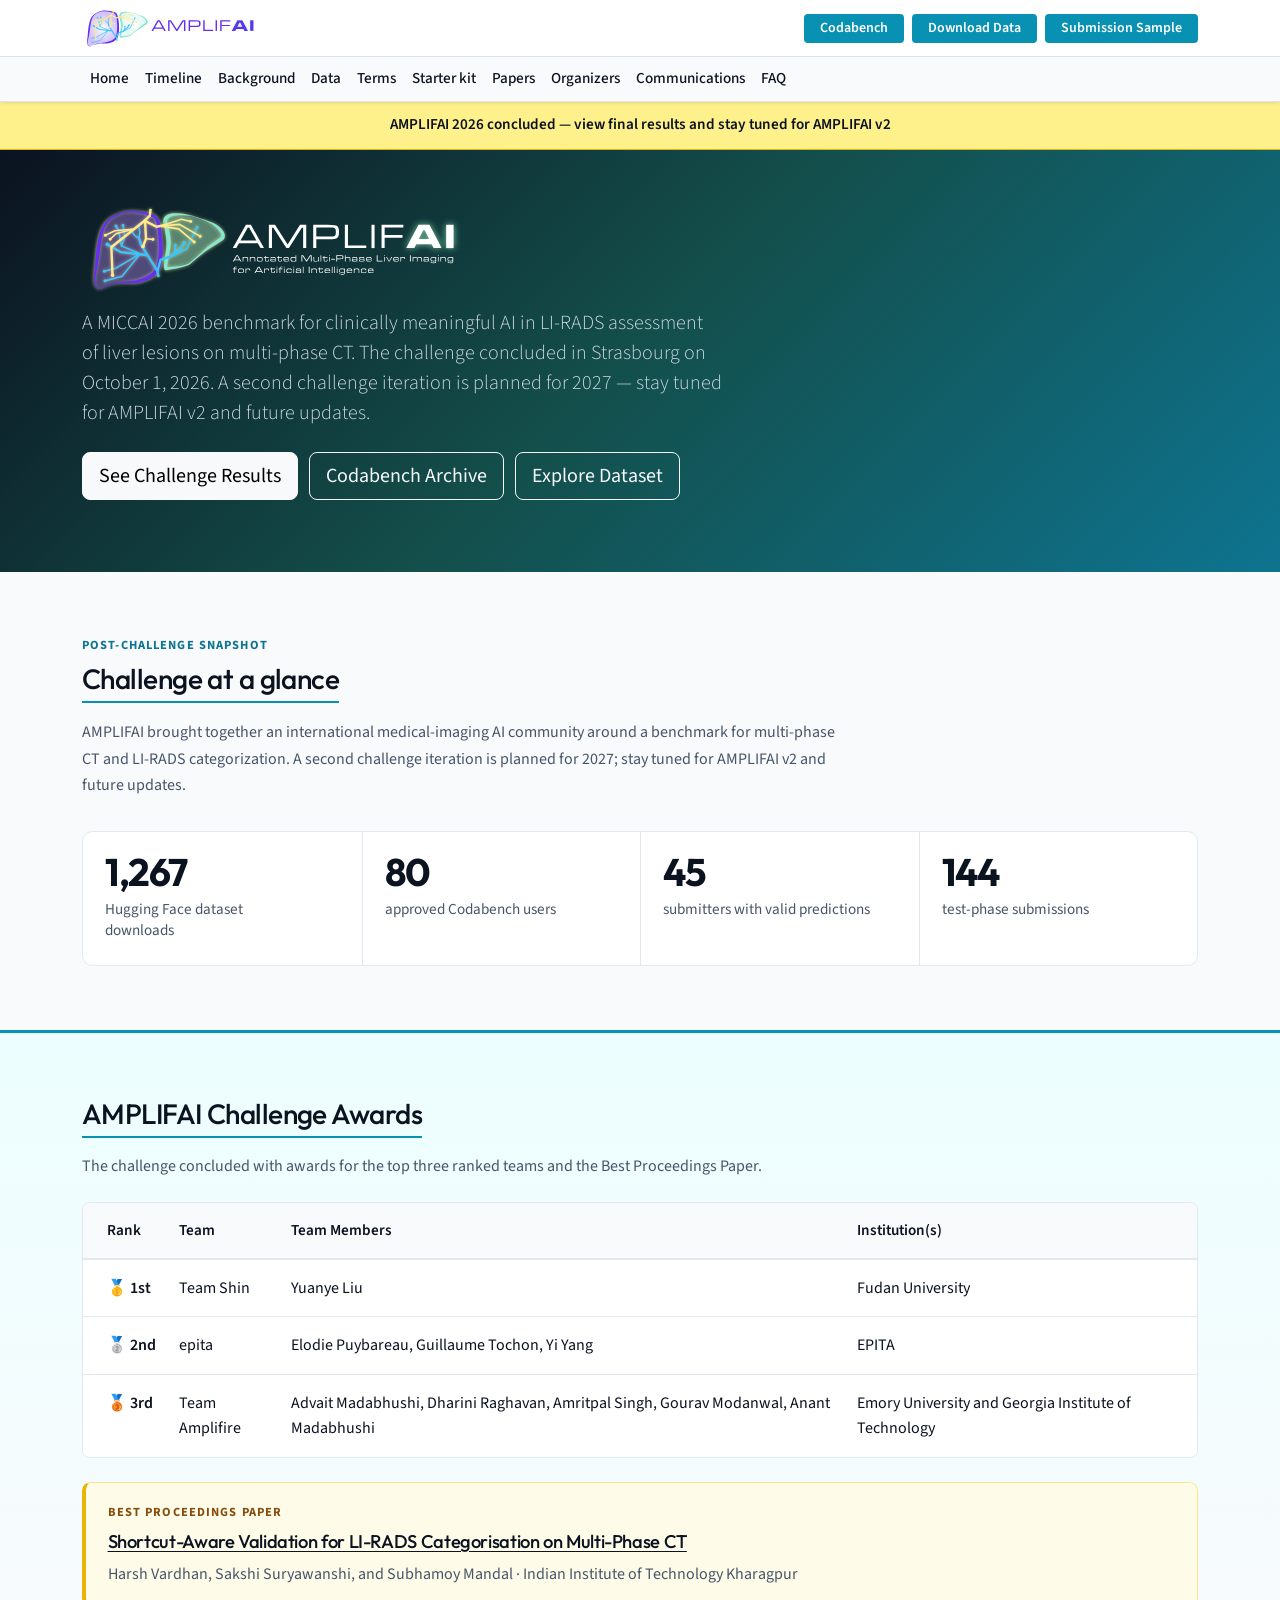
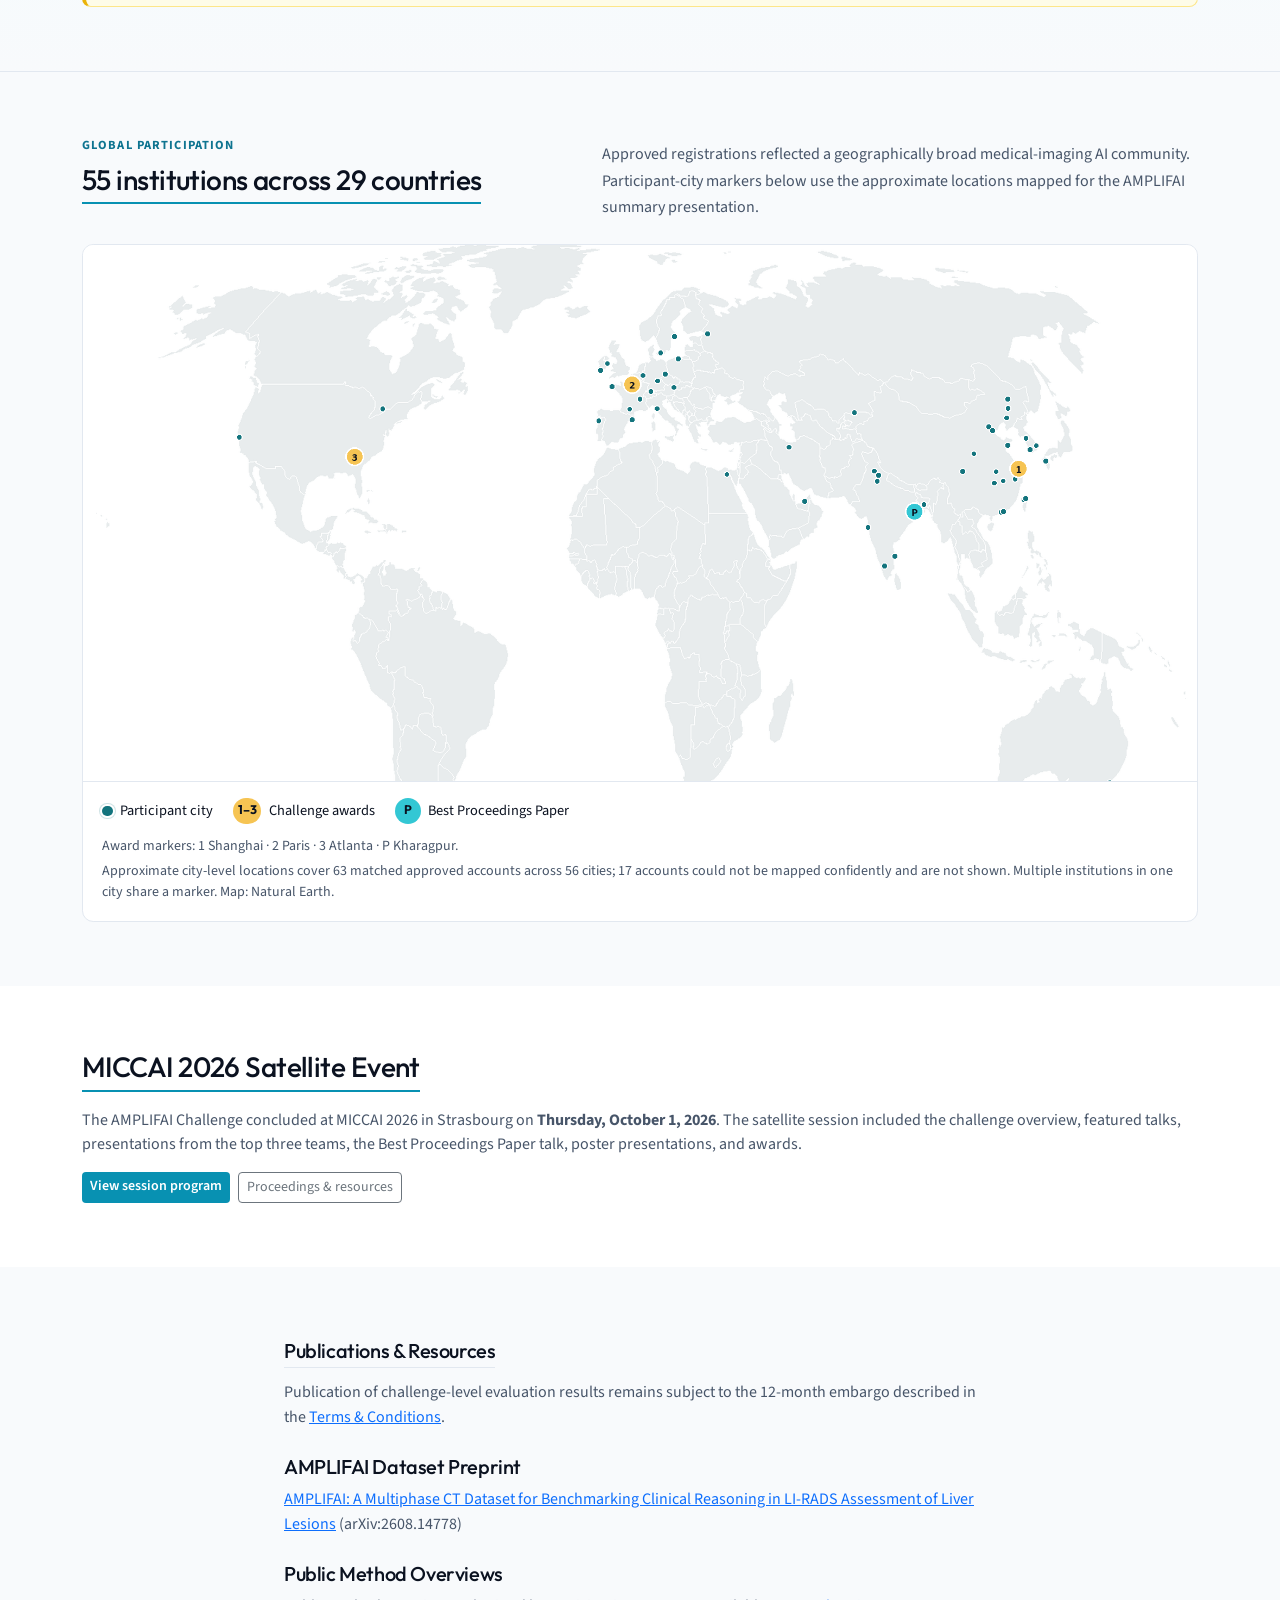
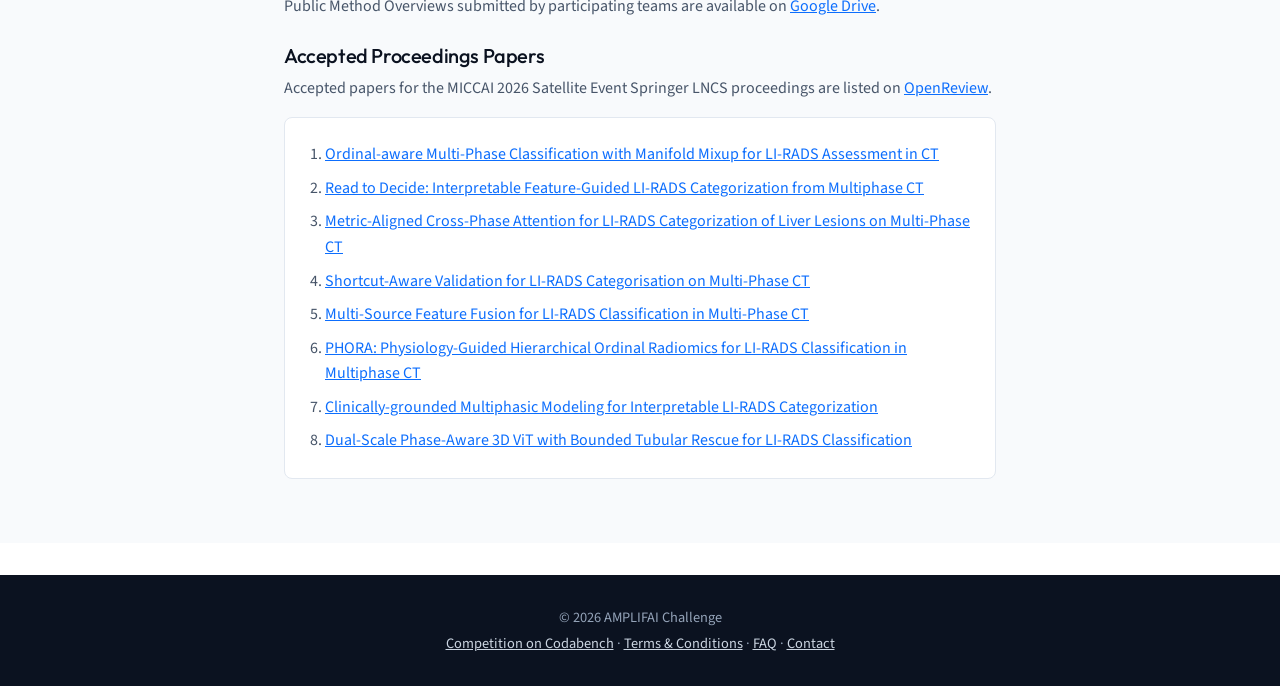
==== commit 38081ebf: "Add participation info and update site navigation" ====
--- a/index.html
+++ b/index.html
@@ -80,6 +80,7 @@
         <div class="container">
           <div class="collapse navbar-collapse" id="siteNavCollapse">
             <ul class="navbar-nav site-header-nav-links me-auto mb-2 mb-lg-0">
+            <li class="nav-item"><a class="nav-link active" aria-current="page" href="index.html">Home</a></li>
             <li class="nav-item"><a class="nav-link" href="timeline.html">Timeline</a></li>
             <li class="nav-item"><a class="nav-link" href="background.html">Background</a></li>
             <li class="nav-item"><a class="nav-link" href="data.html">Data</a></li>
@@ -121,7 +122,7 @@
     <div class="announcement-banner" role="status">
       <div class="container text-center">
         <a class="announcement-banner-link" href="#challenge-at-a-glance">
-          AMPLIFAI 2026 concluded — final results, dataset, and proceedings remain available
+          AMPLIFAI 2026 concluded — view final results and stay tuned for AMPLIFAI v2
         </a>
       </div>
     </div>
@@ -141,7 +142,8 @@
         </h1>
         <p class="lead mb-4">
           A MICCAI 2026 benchmark for clinically meaningful AI in LI-RADS assessment of liver lesions on multi-phase CT.
-          The challenge concluded in Strasbourg on October 1, 2026; the dataset, results, and proceedings remain open.
+          The challenge concluded in Strasbourg on October 1, 2026. A second challenge iteration is planned for 2027 —
+          stay tuned for AMPLIFAI v2 and future updates.
         </p>
         <a class="btn btn-light btn-lg me-2 mb-2" href="#challenge-at-a-glance">See Challenge Results</a>
         <a
@@ -167,9 +169,9 @@
           <p class="challenge-eyebrow mb-2">Post-challenge snapshot</p>
           <h2 class="section-title anchor-offset mb-3">Challenge at a glance</h2>
           <p class="text-muted-amplifai challenge-glance-copy mb-0">
-            AMPLIFAI brought together an international medical-imaging AI community around an open benchmark for
-            multi-phase CT and LI-RADS categorization. The challenge resources remain available for continued research
-            and reproducibility.
+            AMPLIFAI brought together an international medical-imaging AI community around a benchmark for multi-phase
+            CT and LI-RADS categorization. A second challenge iteration is planned for 2027; stay tuned for AMPLIFAI v2
+            and future updates.
           </p>
         </div>
 
@@ -190,13 +192,6 @@
             <p class="challenge-metric-value">144</p>
             <p class="challenge-metric-label">test-phase submissions</p>
           </div>
-        </div>
-
-        <div class="challenge-community-summary" aria-label="AMPLIFAI community breadth">
-          <p class="challenge-community-label mb-0">Community breadth</p>
-          <p class="challenge-community-value mb-0">
-            <strong>55 institutions</strong><span aria-hidden="true">·</span><strong>29 countries</strong>
-          </p>
         </div>
       </div>
     </section>
@@ -260,6 +255,47 @@
       </div>
     </section>
 
+    <section class="section-block participation-section" id="global-participation">
+      <div class="container">
+        <div class="participation-heading">
+          <div>
+            <p class="challenge-eyebrow mb-2">Global participation</p>
+            <h2 class="section-title anchor-offset mb-3">55 institutions across 29 countries</h2>
+          </div>
+          <p class="text-muted-amplifai participation-copy mb-0">
+            Approved registrations reflected a geographically broad medical-imaging AI community. Participant-city
+            markers below use the approximate locations mapped for the AMPLIFAI summary presentation.
+          </p>
+        </div>
+
+        <figure class="participation-figure mb-0">
+          <img
+            src="assets/img/amplifai-participation-map.png"
+            alt="World map of approximate AMPLIFAI participant-city locations, with award locations highlighted in Shanghai, Paris, Atlanta, and Kharagpur"
+            class="participation-map"
+            width="2052"
+            height="986"
+            loading="lazy"
+            decoding="async"
+          />
+          <figcaption class="participation-caption">
+            <div class="participation-legend" aria-label="Map legend">
+              <span class="participation-legend-item"><span class="participation-dot" aria-hidden="true"></span>Participant city</span>
+              <span class="participation-legend-item"><span class="participation-award" aria-hidden="true">1–3</span>Challenge awards</span>
+              <span class="participation-legend-item"><span class="participation-award participation-award--paper" aria-hidden="true">P</span>Best Proceedings Paper</span>
+            </div>
+            <p class="text-muted-amplifai small mb-1">
+              Award markers: 1 Shanghai · 2 Paris · 3 Atlanta · P Kharagpur.
+            </p>
+            <p class="text-muted-amplifai small mb-0">
+              Approximate city-level locations cover 63 matched approved accounts across 56 cities; 17 accounts could
+              not be mapped confidently and are not shown. Multiple institutions in one city share a marker. Map: Natural Earth.
+            </p>
+          </figcaption>
+        </figure>
+      </div>
+    </section>
+
     <section class="section-block" id="satellite-event">
       <div class="container">
         <h2 class="section-title anchor-offset">MICCAI 2026 Satellite Event</h2>
@@ -278,6 +314,10 @@
     <section class="section-block" id="publications">
       <div class="container rules-prose">
         <h2 class="section-title anchor-offset">Publications &amp; Resources</h2>
+        <p class="text-muted-amplifai mb-4">
+          Publication of challenge-level evaluation results remains subject to the 12-month embargo described in the
+          <a href="rules.html">Terms &amp; Conditions</a>.
+        </p>
 
         <h3 class="display-font h5 anchor-offset" id="dataset-preprint">AMPLIFAI Dataset Preprint</h3>
         <p class="text-muted-amplifai mb-4">
@@ -358,76 +398,6 @@
         </div>
       </div>
     </section>
-
-    <section class="section-block" id="overview">
-      <div class="container">
-        <h2 class="section-title anchor-offset">About the Challenge</h2>
-        <p class="text-muted-amplifai mb-0">
-          The Annotated Multi-Phase Liver Imaging for Artificial Intelligence (AMPLIFAI) Challenge was organized as a
-          Medical Image Computing and Computer Assisted Intervention (MICCAI) 2026 benchmark for clinically meaningful
-          artificial intelligence (AI) in liver lesion assessment on multi-phase computed tomography (CT). AMPLIFAI is
-          built around the
-          <a
-            href="https://edge.sitecorecloud.io/americancoldf5f-acrorgf92a-productioncb02-3650/media/ACR/Files/RADS/LI-RADS/LI-RADS-CT-MRI-2018-Core.pdf"
-            target="_blank"
-            rel="noopener noreferrer"
-            >Liver Imaging Reporting and Data System (LI-RADS)&reg;</a
-          >
-          framework to support trustworthy and interpretable models for real-world hepatocellular carcinoma (HCC)
-          diagnosis. The open dataset and challenge resources remain available for continued benchmarking and research.
-        </p>
-      </div>
-    </section>
-
-    <section class="section-block" id="task-overview">
-      <div class="container">
-        <h2 class="section-title anchor-offset">Benchmark Task</h2>
-        <p class="text-muted-amplifai mb-0">
-          The AMPLIFAI benchmark task is to classify the LI-RADS score of one pre-defined target lesion per case from
-          multi-phase CT. Public training data is harmonized and preprocessed from four source datasets, with
-          radiologist-provided lesion segmentations and annotations. Final challenge ranking was based solely on
-          classification performance.
-        </p>
-      </div>
-    </section>
-
-    <section class="section-block" id="challenge-aim">
-      <div class="container">
-        <h2 class="section-title anchor-offset">Challenge Design</h2>
-        <p class="text-muted-amplifai mb-0">
-          AMPLIFAI asked the medical imaging community to develop AI models capable of classifying lesions across the full
-          LI-RADS spectrum. Participants received multi-phase CT volumes, lesion-level LI-RADS category labels, and
-          voxel-level segmentations of key imaging features (e.g., non-rim APHE, non-peripheral washout, and enhancing
-          capsule) for the relevant liver lesion in each case. The dataset supports both end-to-end and feature-guided
-          approaches; challenge models were evaluated solely on their predicted LI-RADS category, leaving teams free to
-          use the feature annotations as appropriate for their methods.
-        </p>
-      </div>
-    </section>
-
-    <!-- <section class="section-block" id="what-is-hcc">
-      <div class="container">
-        <h2 class="section-title anchor-offset">What is Hepatocellular Carcinoma (HCC)?</h2>
-        <p class="text-muted-amplifai mb-0">
-          Hepatocellular carcinoma is the most common primary liver cancer and a leading cause of cancer-related mortality
-          worldwide. It arises predominantly in patients with chronic liver disease or cirrhosis, a population that
-          undergoes routine surveillance imaging, making CT a natural screening tool. Crucially, HCC is one of the few
-          malignancies where diagnosis can be established entirely from imaging - no biopsy required. This is codified in
-          the
-          <a
-            href="https://edge.sitecorecloud.io/americancoldf5f-acrorgf92a-productioncb02-3650/media/ACR/Files/RADS/LI-RADS/LI-RADS-CT-MRI-2018-Core.pdf"
-            target="_blank"
-            rel="noopener noreferrer"
-            >LI-RADS&reg;</a
-          >
-          (Liver Imaging Reporting and Data System) framework, which assigns lesions a category from LR-1
-          (“definitely benign”) to LR-5 (“definitely HCC”) based on morphology and dynamic contrast enhancement patterns
-          across multiple CT phases. An LR-5 designation alone is sufficient for clinical diagnosis and treatment
-          planning.
-        </p>
-      </div>
-    </section> -->
-
 
     <footer class="site-footer">
       <div class="container text-center">
--- a/assets/css/style.css
+++ b/assets/css/style.css
@@ -529,14 +529,16 @@
 }
 
 .challenge-eyebrow,
-.best-paper-kicker {
+.best-paper-kicker,
+.background-eyebrow {
   font-size: 0.78rem;
   font-weight: 700;
   letter-spacing: 0.09em;
   text-transform: uppercase;
 }
 
-.challenge-eyebrow {
+.challenge-eyebrow,
+.background-eyebrow {
   color: var(--amplifai-accent-deep);
 }
 
@@ -581,39 +583,6 @@
   color: var(--amplifai-muted);
 }
 
-.challenge-community-summary {
-  display: flex;
-  flex-wrap: wrap;
-  align-items: baseline;
-  justify-content: space-between;
-  gap: 0.5rem 1.25rem;
-  margin-top: 1rem;
-  padding-top: 1rem;
-  border-top: 1px solid var(--amplifai-border);
-}
-
-.challenge-community-label {
-  font-size: 0.78rem;
-  font-weight: 700;
-  letter-spacing: 0.09em;
-  text-transform: uppercase;
-  color: var(--amplifai-accent-deep);
-}
-
-.challenge-community-value {
-  display: flex;
-  flex-wrap: wrap;
-  gap: 0.35rem 0.7rem;
-  align-items: baseline;
-  color: var(--amplifai-muted);
-}
-
-.challenge-community-value strong {
-  font-family: "Outfit", system-ui, sans-serif;
-  font-size: 1.05rem;
-  color: var(--amplifai-ink);
-}
-
 @media (max-width: 991.98px) {
   .challenge-metrics-band {
     grid-template-columns: repeat(2, minmax(0, 1fr));
@@ -626,6 +595,138 @@
   .challenge-metric:nth-child(3),
   .challenge-metric:nth-child(4) {
     border-top: 1px solid var(--amplifai-border);
+  }
+}
+
+.participation-section {
+  background: #fff;
+}
+
+.participation-heading {
+  display: grid;
+  gap: 0.75rem 2rem;
+  align-items: end;
+  margin-bottom: 1.5rem;
+}
+
+.participation-copy {
+  max-width: 43rem;
+  line-height: 1.65;
+}
+
+.participation-figure {
+  overflow: hidden;
+  border: 1px solid var(--amplifai-border);
+  border-radius: 0.7rem;
+  background: #fff;
+}
+
+.participation-map {
+  display: block;
+  width: 100%;
+  height: auto;
+}
+
+.participation-caption {
+  padding: 1rem 1.2rem 1.15rem;
+  border-top: 1px solid var(--amplifai-border);
+}
+
+.participation-legend {
+  display: flex;
+  flex-wrap: wrap;
+  gap: 0.6rem 1.25rem;
+  align-items: center;
+  margin-bottom: 0.75rem;
+}
+
+.participation-legend-item {
+  display: inline-flex;
+  align-items: center;
+  gap: 0.45rem;
+  font-size: 0.9rem;
+  color: var(--amplifai-ink);
+}
+
+.participation-dot {
+  width: 0.65rem;
+  height: 0.65rem;
+  border-radius: 999px;
+  background: #13747d;
+  box-shadow: 0 0 0 2px #fff, 0 0 0 3px rgba(19, 116, 125, 0.2);
+}
+
+.participation-award {
+  display: inline-flex;
+  align-items: center;
+  justify-content: center;
+  min-width: 1.65rem;
+  height: 1.65rem;
+  padding: 0 0.3rem;
+  border-radius: 999px;
+  background: #f6c453;
+  color: var(--amplifai-ink);
+  font-family: "Outfit", system-ui, sans-serif;
+  font-size: 0.78rem;
+  font-weight: 700;
+}
+
+.participation-award--paper {
+  background: #33c7d4;
+}
+
+.background-overview-grid {
+  display: grid;
+  grid-template-columns: repeat(2, minmax(0, 1fr));
+  gap: 1.5rem;
+  margin-bottom: 3.5rem;
+}
+
+.background-overview-column {
+  padding: 1.6rem 1.7rem;
+  border: 1px solid var(--amplifai-border);
+  border-radius: 0.7rem;
+  background: #fff;
+}
+
+.background-overview-column--challenge {
+  background: var(--amplifai-surface);
+}
+
+.background-overview-column h3 {
+  margin-top: 1.6rem;
+  margin-bottom: 0.55rem;
+}
+
+.background-overview-column h3:first-of-type {
+  margin-top: 0;
+}
+
+.background-overview-column p {
+  color: var(--amplifai-muted);
+  line-height: 1.65;
+}
+
+.background-detail-heading {
+  max-width: 56rem;
+  margin-bottom: 1.25rem;
+  padding-bottom: 0.85rem;
+  border-bottom: 2px solid var(--amplifai-accent);
+}
+
+.background-detail-prose {
+  max-width: 56rem;
+}
+
+@media (min-width: 992px) {
+  .participation-heading {
+    grid-template-columns: minmax(18rem, 0.9fr) minmax(0, 1.1fr);
+  }
+}
+
+@media (max-width: 767.98px) {
+  .background-overview-grid {
+    grid-template-columns: 1fr;
   }
 }
 
@@ -676,12 +777,8 @@
     border-top: 1px solid var(--amplifai-border);
   }
 
-  .challenge-community-summary {
-    align-items: flex-start;
-  }
-
-  .challenge-community-value {
-    width: 100%;
+  .participation-caption {
+    padding: 0.9rem 1rem 1rem;
   }
 }
 
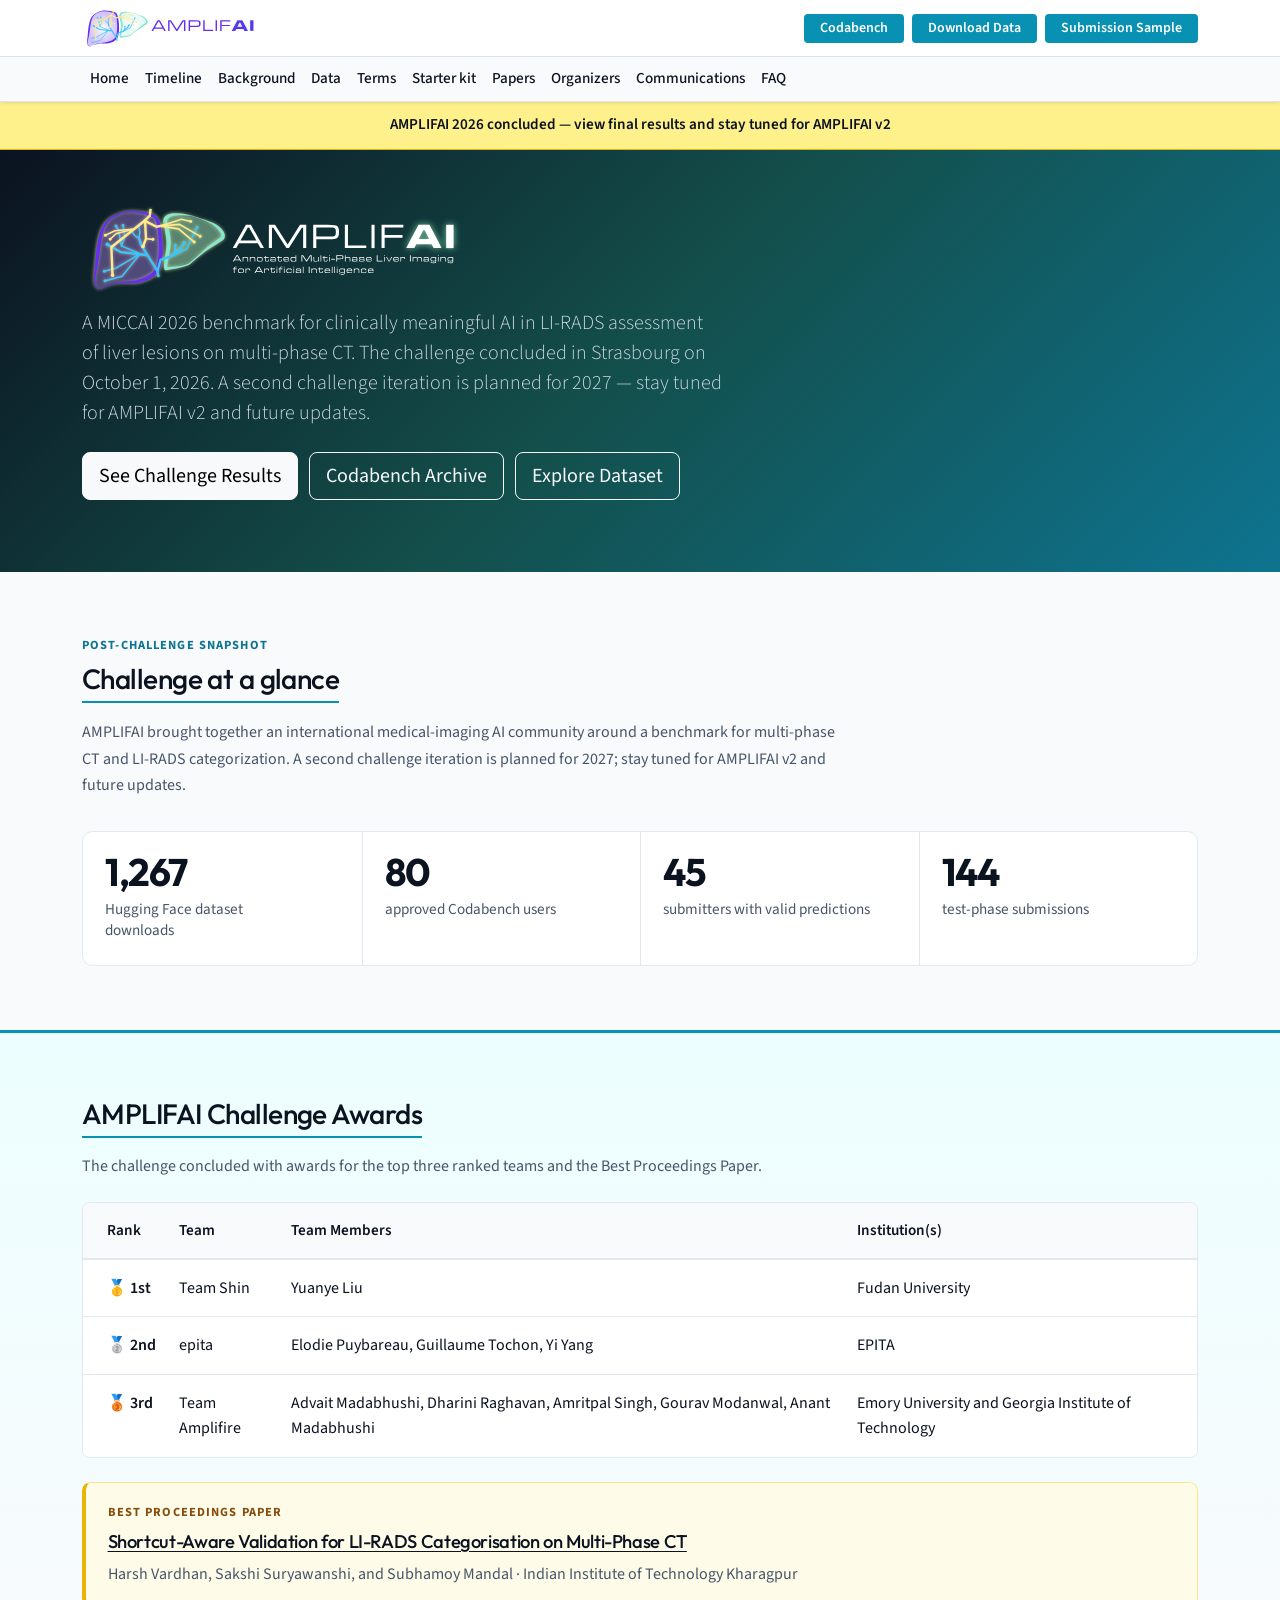
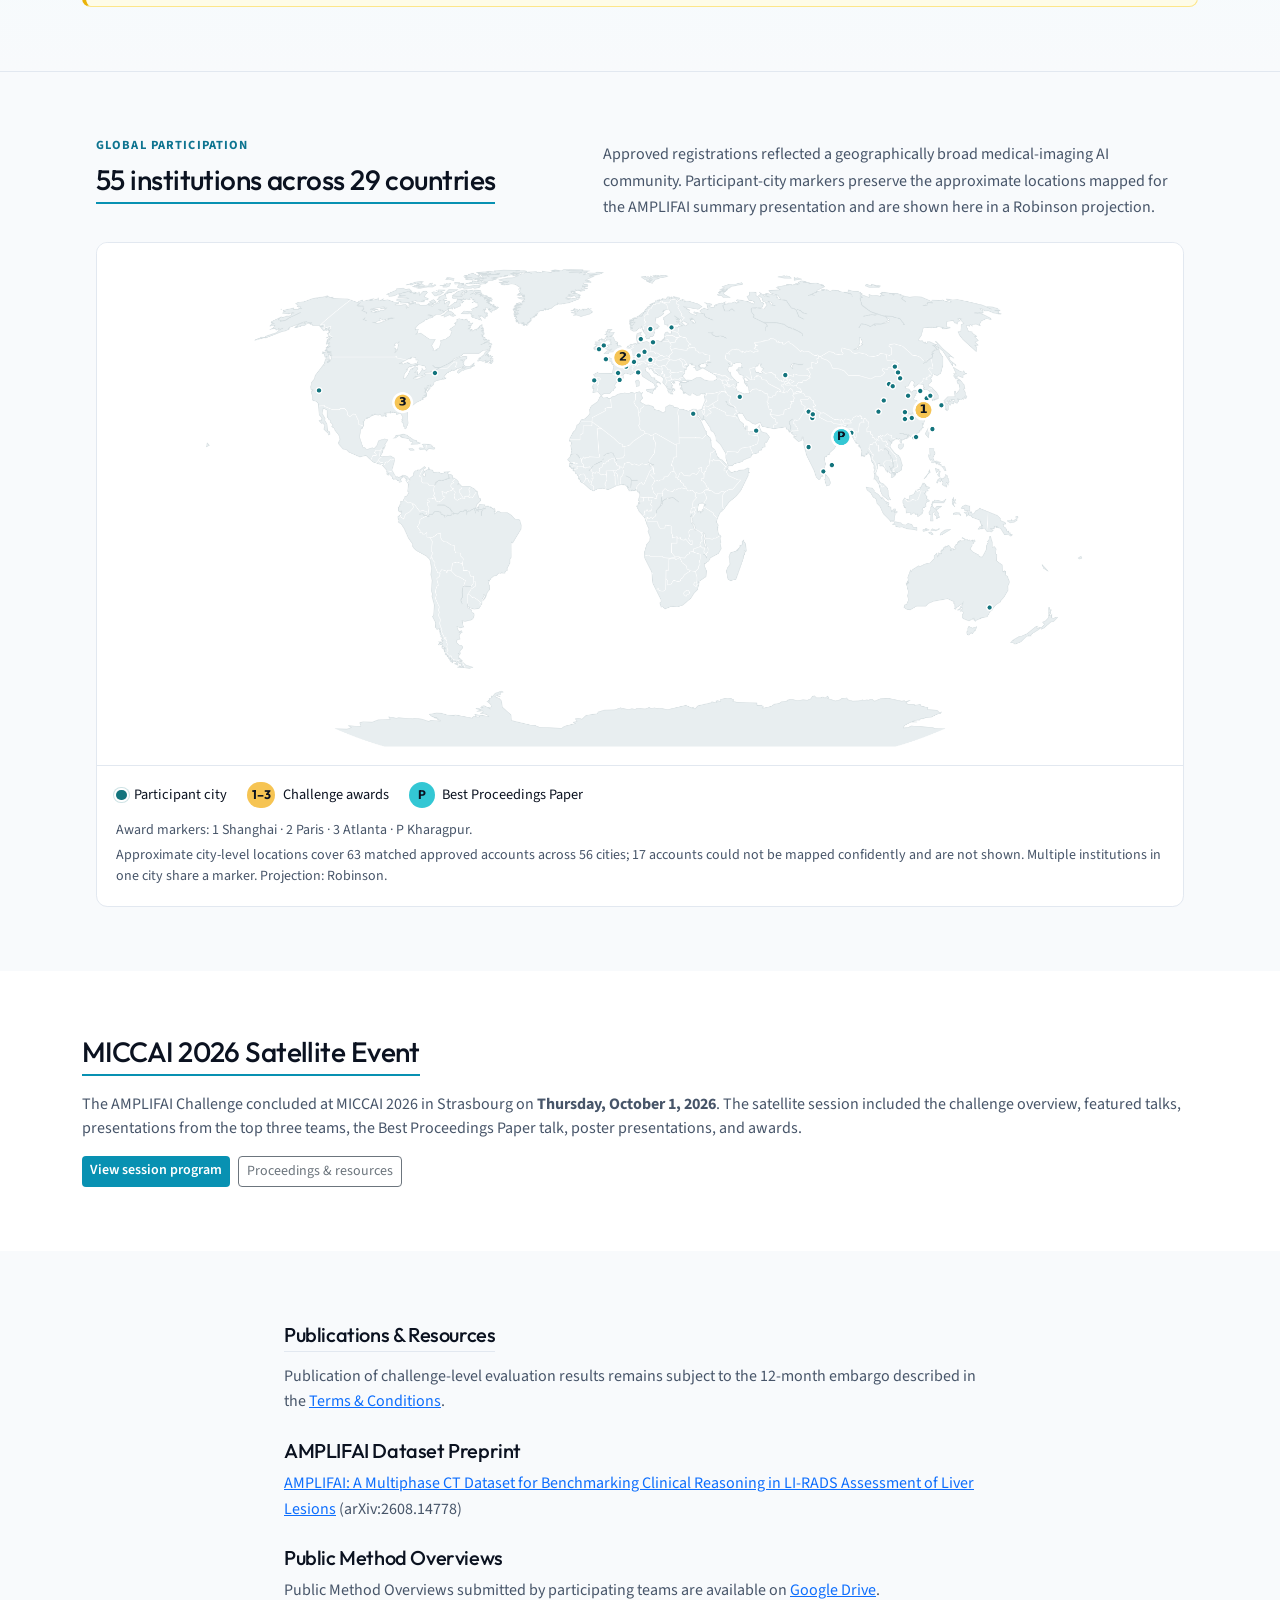
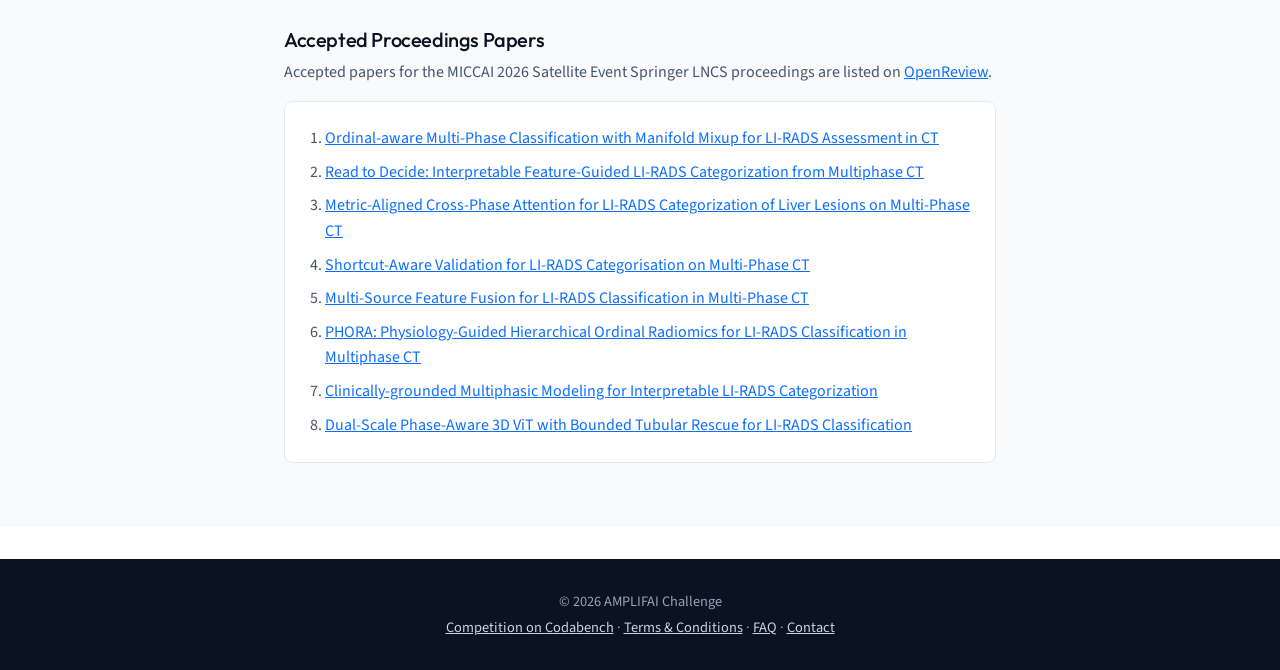
==== commit aa0f9ea7: "Improve AMPLIFAI participation map projection" ====
--- a/index.html
+++ b/index.html
@@ -264,7 +264,8 @@
           </div>
           <p class="text-muted-amplifai participation-copy mb-0">
             Approved registrations reflected a geographically broad medical-imaging AI community. Participant-city
-            markers below use the approximate locations mapped for the AMPLIFAI summary presentation.
+            markers preserve the approximate locations mapped for the AMPLIFAI summary presentation and are shown here
+            in a Robinson projection.
           </p>
         </div>
 
@@ -289,7 +290,7 @@
             </p>
             <p class="text-muted-amplifai small mb-0">
               Approximate city-level locations cover 63 matched approved accounts across 56 cities; 17 accounts could
-              not be mapped confidently and are not shown. Multiple institutions in one city share a marker. Map: Natural Earth.
+              not be mapped confidently and are not shown. Multiple institutions in one city share a marker. Projection: Robinson.
             </p>
           </figcaption>
         </figure>
--- a/assets/css/style.css
+++ b/assets/css/style.css
@@ -606,7 +606,8 @@
   display: grid;
   gap: 0.75rem 2rem;
   align-items: end;
-  margin-bottom: 1.5rem;
+  max-width: 68rem;
+  margin: 0 auto 1.35rem;
 }
 
 .participation-copy {
@@ -615,6 +616,9 @@
 }
 
 .participation-figure {
+  max-width: 68rem;
+  margin-left: auto;
+  margin-right: auto;
   overflow: hidden;
   border: 1px solid var(--amplifai-border);
   border-radius: 0.7rem;
@@ -625,6 +629,7 @@
   display: block;
   width: 100%;
   height: auto;
+  background: #fff;
 }
 
 .participation-caption {
